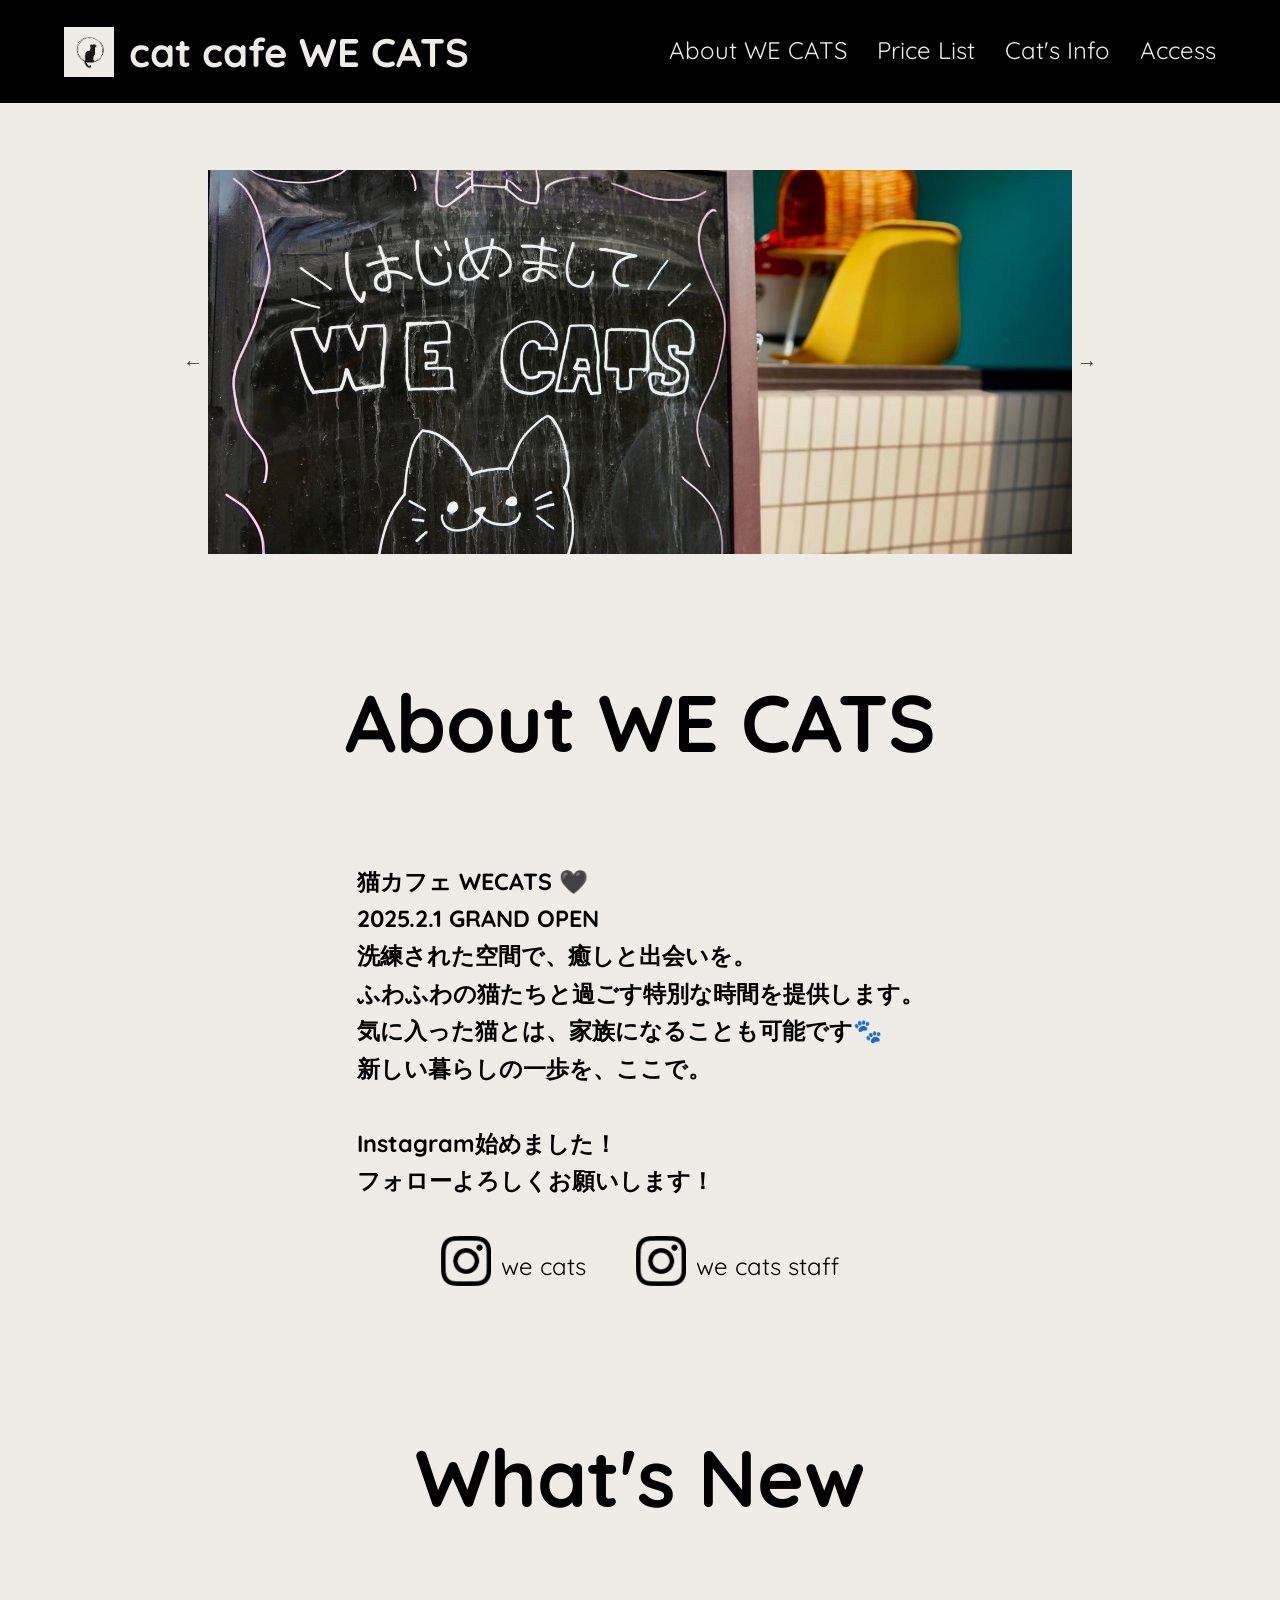
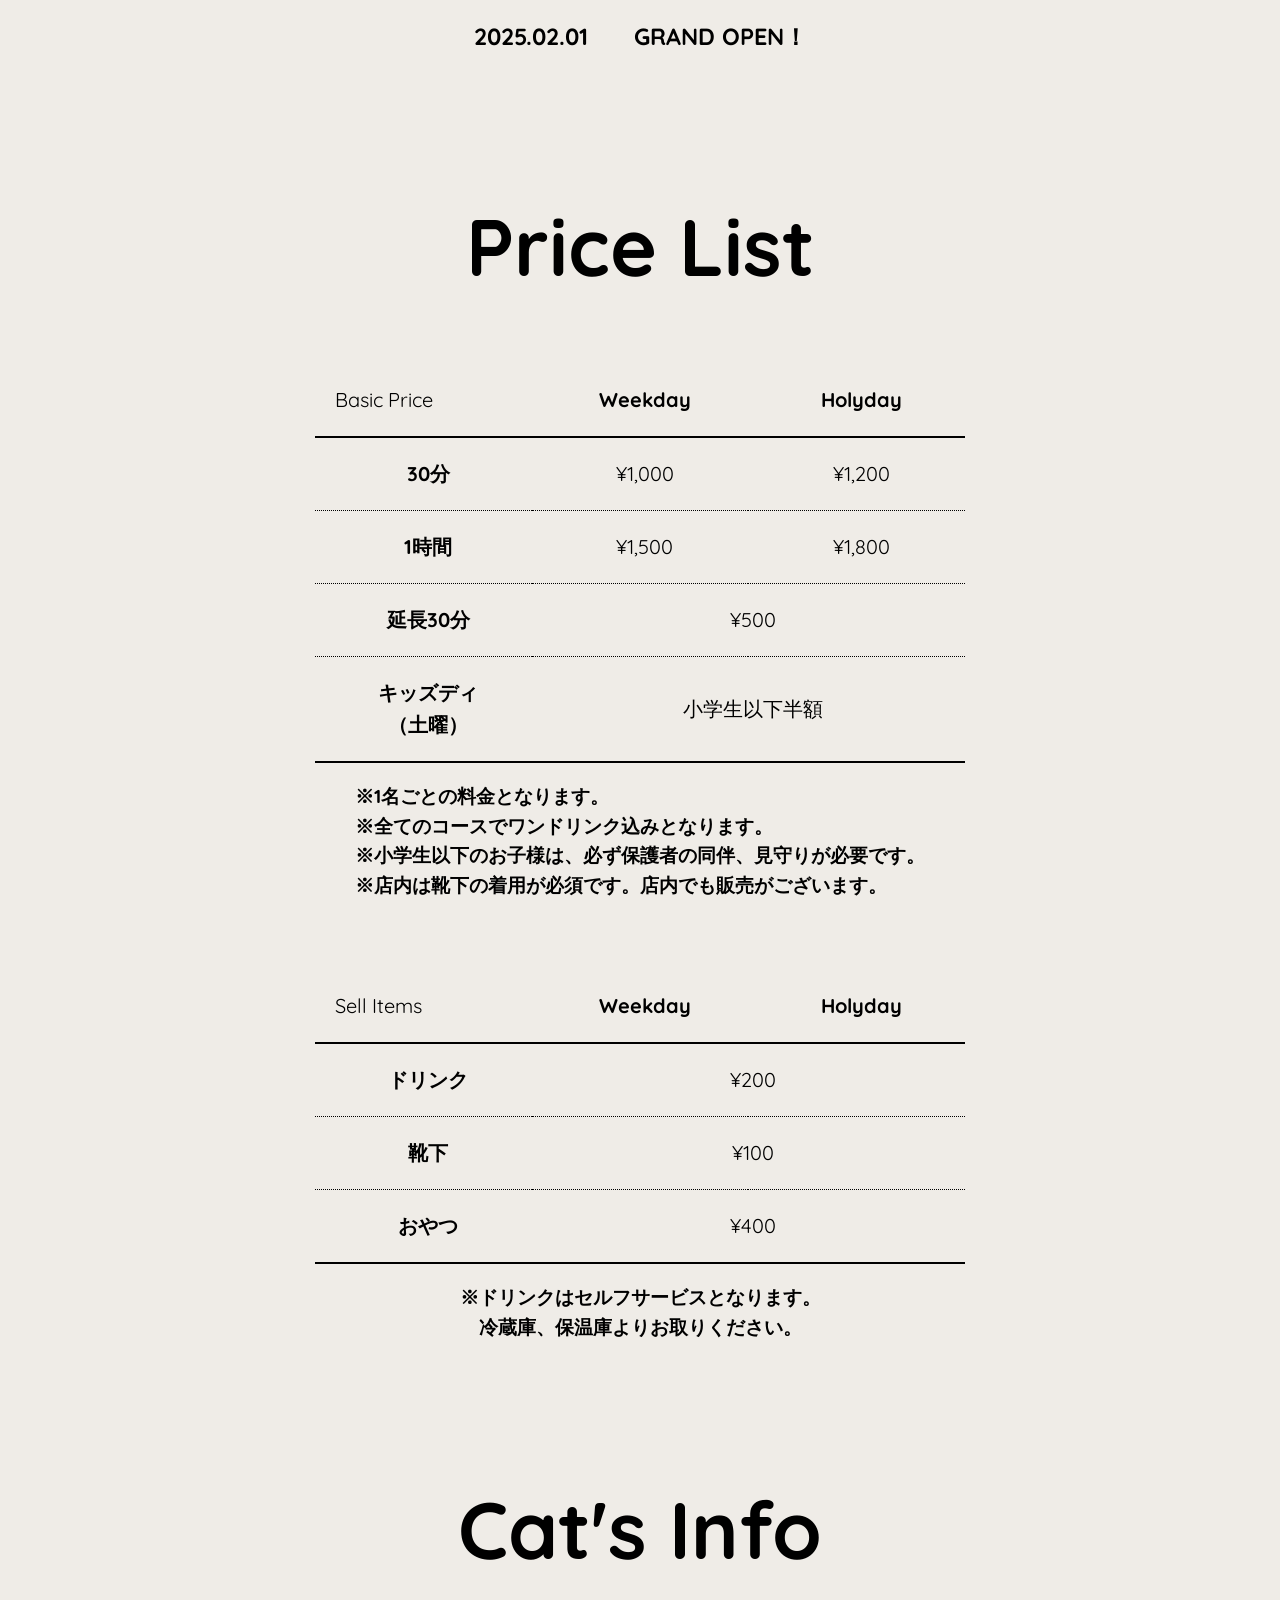
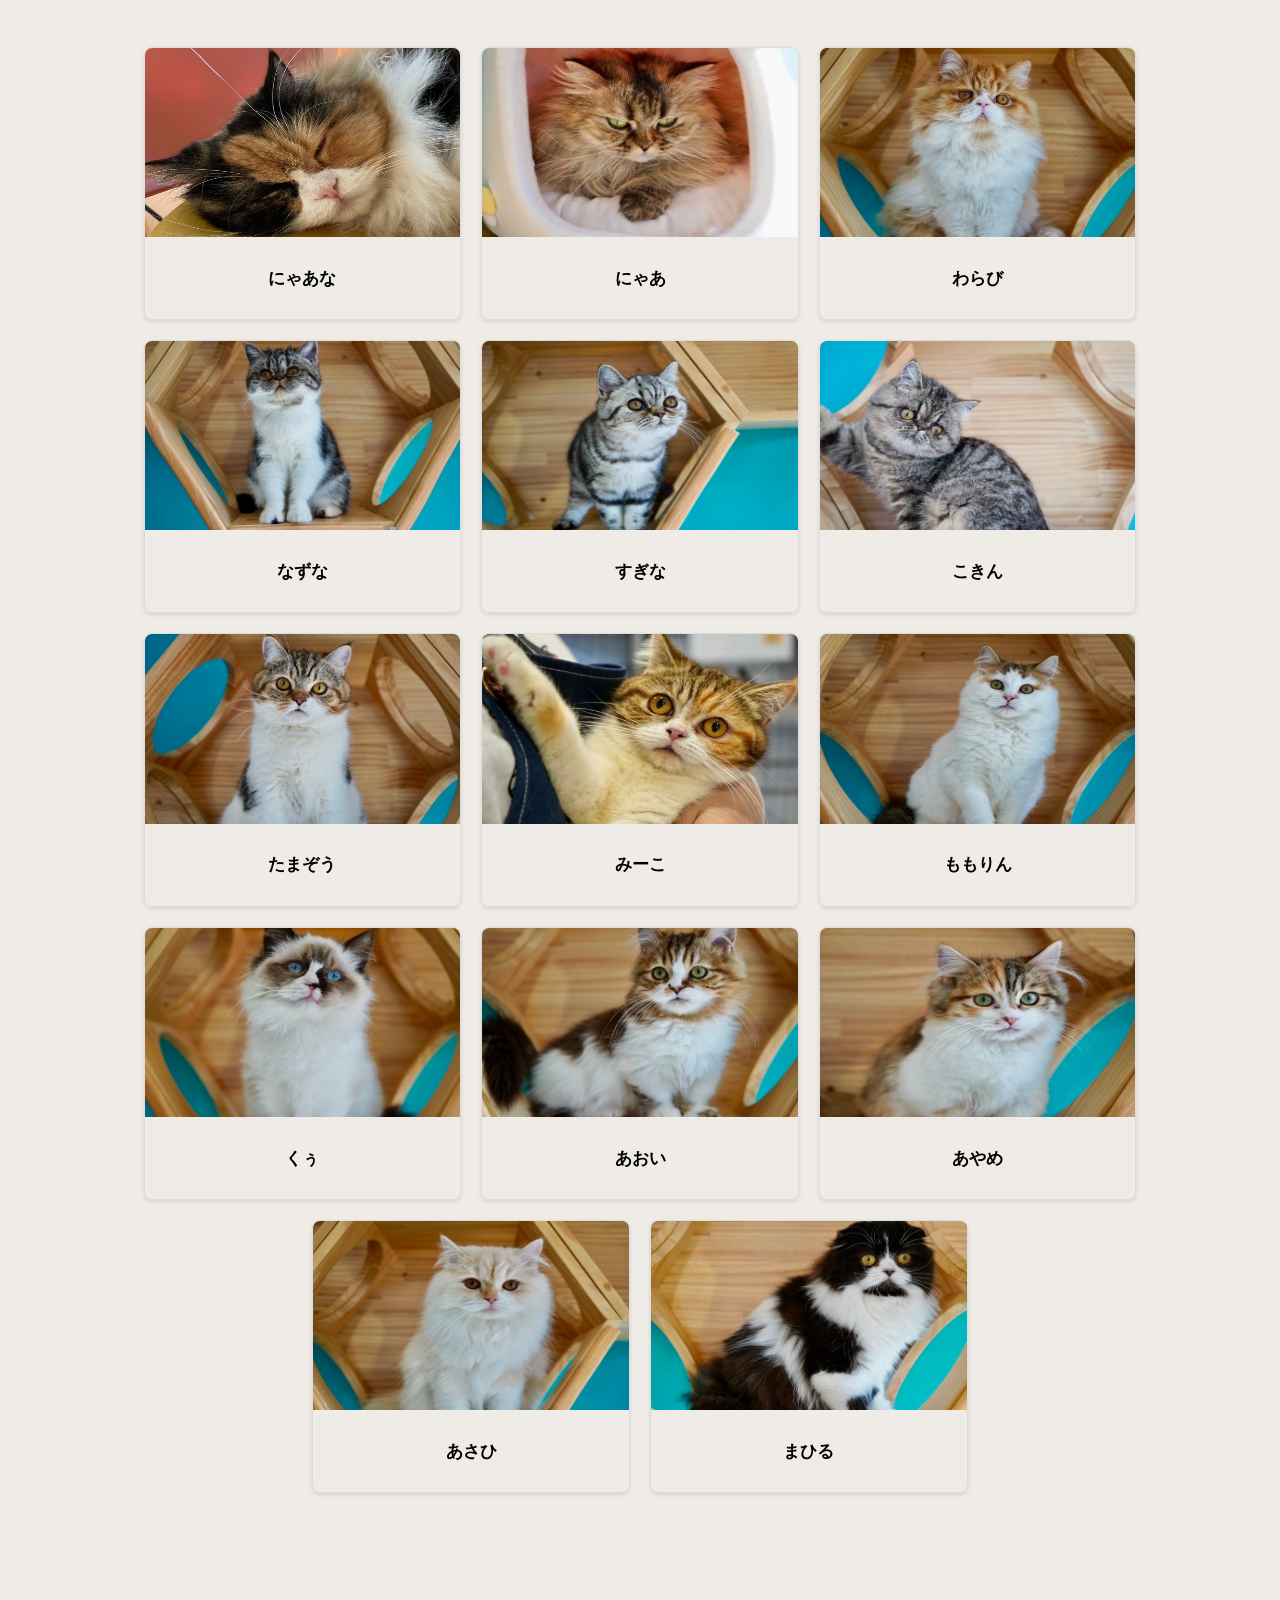
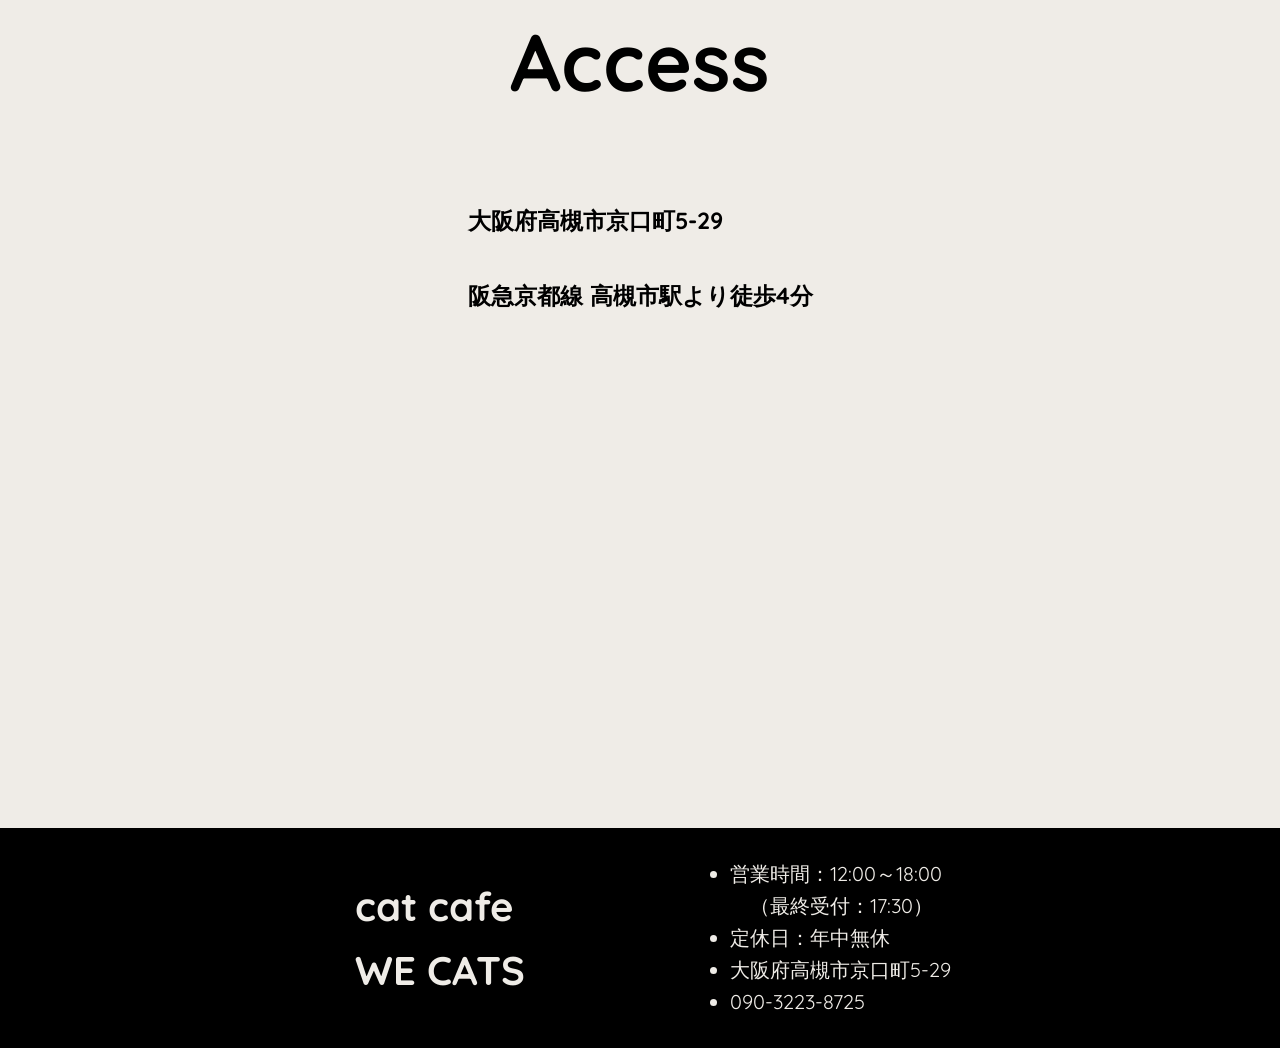
==== index.html @ 7ef853b9 "GrandOpen" ====
<!DOCTYPE html>
<html lang="ja">
<head>
    <link rel="icon" href="img/favicon.ico">
    <link rel="stylesheet" href="css/slick.css">
    <link rel="stylesheet" href="css/slick-theme.css">
    <link rel="stylesheet" href="css/style.css">
    <meta charset="UTF-8">
    <meta name="viewport" content="width=device-width, initial-scale=1.0">
    <title>cat cafe WE CATS</title>
</head>
<body>
    <header>
        <div class="container">
            <div class="header-content">
                <h1>
                    <img src="img/logo.png" alt="ロゴ" class="logo">
                    cat cafe WE CATS
                </h1>
                <nav>
                    <ul>
                        <li><a href="#about">About WE CATS</a></li>
                        <li><a href="#price">Price List</a></li>
                        <li><a href="#cat">Cat's Info</a></li>
                        <li><a href="#access">Access</a></li>
                    </ul>
                </nav>
            </div>
        </div>
    </header>
    <div class="container">
        <div class="slider" id="Top">
            <div><img src="img/image1.jpg" alt="Slide 1"></div>
            <div><img src="img/image2.jpg" alt="Slide 2"></div>
            <div><img src="img/image3.jpg" alt="Slide 3"></div>
          </div>
        <div class="content" id="about">
            <div class="title">
                <h1>About WE CATS</h1>
            </div>
            <div class="about-content">
                <h3>
                    猫カフェ WECATS 🖤<br>
                    2025.2.1 GRAND OPEN<br>
                    洗練された空間で、癒しと出会いを。<br>
                    ふわふわの猫たちと過ごす特別な時間を提供します。<br>
                    気に入った猫とは、家族になることも可能です🐾<br>
                    新しい暮らしの一歩を、ここで。<br>
                    <br>
                    Instagram始めました！<br>
                    フォローよろしくお願いします！
                </h3>
            </div>
            <div class="sns-links">
                <div class="instagram">
                    <a href="https://www.instagram.com/wecats_catcafe_osaka" target="_blank">
                        <img src="img/ico_instagram.jpg" alt="Instagram2" class="ico_sns">
                    </a>
                    <p>we cats</p>
                </div>
                <div class="instagram">
                    <a href="https://www.instagram.com/wecats_staff" target="_blank">
                        <img src="img/ico_instagram.jpg" alt="Instagram1" class="ico_sns">
                    </a>
                    <p>we cats staff</p>
                </div>
            </div>
        </div>
        <div class="content" id="whatsnew">
            <div class="title">
                <h1>What's New</h1>
            </div>
            <div class="basic-content">
                <h3>2025.02.01　　GRAND OPEN！</h3>
            </div>
        </div>
        <div class="content" id="price">
            <div class="title">
                <h1>Price List</h1>
            </div>
            <div class="price-table">
                <table>
                    <thead>
                        <tr>
                            <td>Basic Price</td>
                            <th scope="col">Weekday</th>
                            <th scope="col">Holyday</th>
                        </tr>
                    </thead>
                    <tbody>
                        <tr>
                            <th>30分</th>
                            <td data-label="Weekday" class="price">¥1,000</td>
                            <td data-label="Holyday" class="price">¥1,200</td>
                        </tr>
                        <tr>
                            <th>1時間</th>
                            <td data-label="Weekday" class="price">¥1,500</td>
                            <td data-label="Holyday" class="price">¥1,800</td>
                        </tr>
                        <tr>
                            <th>延長30分</th>
                            <td class="price" colspan="2">¥500</td>
                        </tr>
                        <tr>
                            <th>キッズディ<br>（土曜）</th>
                            <td class="price" colspan="2">小学生以下半額</td>
                        </tr>
                    </tbody>
                </table>
            </div>
            <div class="price-precaution">
                <h3>
                    ※1名ごとの料金となります。<br>
                    ※全てのコースでワンドリンク込みとなります。<br>
                    ※小学生以下のお子様は、必ず保護者の同伴、見守りが必要です。<br>
                    ※店内は靴下の着用が必須です。店内でも販売がございます。
                </h3>
            </div>
            <table>
                <thead>
                    <tr>
                        <td>Sell Items</td>
                        <th scope="col">Weekday</th>
                        <th scope="col">Holyday</th>
                    </tr>
                </thead>
                <tbody>
                    <tr>
                        <th>ドリンク</th>
                        <td class="price" colspan="2">¥200</td>
                    </tr>
                    <tr>
                        <th>靴下</th>
                        <td class="price" colspan="2">¥100</td>
                    </tr>
                    <tr>
                        <th>おやつ</th>
                        <td class="price" colspan="2">¥400</td>
                    </tr>
                </tbody>
            </table>
            <div class="price-precaution">
                <h3>
                    ※ドリンクはセルフサービスとなります。<br>
                    　冷蔵庫、保温庫よりお取りください。
                </h3>
            </div>
        </div>
        <div class="content" id="cat">
            <div class="title">
                <h1>Cat's Info</h1>
            </div>
            <div class="cats-content" id="cat-panels">
                <div class="cat-info">
                    <a href="cat_info.html#cat1">
                        <img src="img/cat_nyaana.jpg" alt="cat1">
                        <h5>にゃあな</h5>
                    </a>
                </div>
                <div class="cat-info">
                    <a href="cat_info.html#cat2">
                        <img src="img/cat_nyaa.jpg" alt="cat2">
                        <h5>にゃあ</h5>
                    </a>
                </div>
                <div class="cat-info">
                    <a href="cat_info.html#cat3">
                        <img src="img/cat_warabi.jpg" alt="cat3">
                        <h5>わらび</h5>
                    </a>
                </div>
                <div class="cat-info">
                    <a href="cat_info.html#cat4">
                        <img src="img/cat_nazuna.jpg" alt="cat4">
                        <h5>なずな</h5>
                    </a>
                </div>
                <div class="cat-info">
                    <a href="cat_info.html#cat5">
                        <img src="img/cat_sugina.jpg" alt="cat5">
                        <h5>すぎな</h5>
                    </a>
                </div>
                <div class="cat-info">
                    <a href="cat_info.html#cat6">
                        <img src="img/cat_kokin.jpg" alt="cat6">
                        <h5>こきん</h5>
                    </a>
                </div>
                <div class="cat-info">
                    <a href="cat_info.html#cat7">
                        <img src="img/cat_tamazou.jpg" alt="cat7">
                        <h5>たまぞう</h5>
                    </a>
                </div>
                <div class="cat-info">
                    <a href="cat_info.html#cat8">
                        <img src="img/cat_miko.jpg" alt="cat8">
                        <h5>みーこ</h5>
                    </a>
                </div>
                <div class="cat-info">
                    <a href="cat_info.html#cat9">
                        <img src="img/cat_momorin.jpg" alt="cat9">
                        <h5>ももりん</h5>
                    </a>
                </div>
                <div class="cat-info">
                    <a href="cat_info.html#cat10">
                        <img src="img/cat_kuu.jpg" alt="cat10">
                        <h5>くぅ</h5>
                    </a>
                </div>
                <div class="cat-info">
                    <a href="cat_info.html#cat11">
                        <img src="img/cat_aoi.jpg" alt="cat11">
                        <h5>あおい</h5>
                    </a>
                </div>
                <div class="cat-info">
                    <a href="cat_info.html#cat12">
                        <img src="img/cat_ayame.jpg" alt="cat12">
                        <h5>あやめ</h5>
                    </a>
                </div>
                <div class="cat-info">
                    <a href="cat_info.html#cat13">
                        <img src="img/cat_asahi.jpg" alt="cat11">
                        <h5>あさひ</h5>
                    </a>
                </div>
                <div class="cat-info">
                    <a href="cat_info.html#cat14">
                        <img src="img/cat_mahiru.jpg" alt="cat12">
                        <h5>まひる</h5>
                    </a>
                </div>
            </div>
        </div>
        <div class="content" id="access">
            <div class="title">
                <h1>Access</h1>
            </div>
            <div class="basic-content">
                <h3>
                    大阪府高槻市京口町5-29<br><br>
                    阪急京都線 高槻市駅より徒歩4分<br>
                </h3>
            </div>
            <div class="access-map">
                <iframe src="https://www.google.com/maps/embed?pb=!1m18!1m12!1m3!1d4077.9297954658537!2d135.62127357238958!3d34.84961287690909!2m3!1f0!2f0!3f0!3m2!1i1024!2i768!4f13.1!3m3!1m2!1s0x600102cb51572031%3A0x2f9f0d7c2df6e0a7!2z44CSNTY5LTAwNzIg5aSn6Ziq5bqc6auY5qe75biC5Lqs5Y-j55S677yV4oiS77yS77yZ!5e0!3m2!1sja!2sjp!4v1736740357465!5m2!1sja!2sjp" width="600" height="450" style="border:0;" allowfullscreen="" loading="lazy" referrerpolicy="no-referrer-when-downgrade"></iframe><br>
                <br><br>
            </div>
        </div>
    </div>
    <footer>
        <div class="footer">
            <div class="footer-content">
                <div class="cafename">
                    <h1>
                        cat cafe<br>
                        WE CATS
                    </h1>
                </div>
                <div class="cafeinfo">
                    <ul>
                        <li>営業時間：12:00～18:00<br>　（最終受付：17:30）</li>
                        <li>定休日：年中無休</li>
                        <li>大阪府高槻市京口町5-29</li>
                        <li>090-3223-8725</li>
                    </ul>
                </div>
            </div>
        </div>
    </footer>
    <nav class="bottom-nav">
        <a href="index.html#Top">
            <img src="img/ico_home.jpg" alt="Home">
            <span>Home</span>
        </a>
        <a href="index.html#price">
            <img src="img/ico_price.jpg" alt="Price">
            <span>Price</span>
        </a>
        <a href="index.html#cat">
            <img src="img/ico_cat.jpg" alt="Cat">
            <span>Cat</span>
        </a>
        <a href="index.html#access">
            <img src="img/ico_access.jpg" alt="Access">
            <span>Access</span>
        </a>
    </nav>
    <button id="scroll-to-top" title="トップへ戻る">↑</button>

    <script src="https://code.jquery.com/jquery-3.6.0.min.js"></script>
    <script src="js/slick.min.js"></script>
    <script src="js/script.js"></script>
</body>
</html>
---- css/style.css ----
/* font import */
@import url('https://fonts.googleapis.com/css?family=Quicksand:300,400,500,700');

/* layout */
body {
    font-family: 'Quicksand', Arial, sans-serif;
    font-size: 20px;
    background: #EFECE7;
    margin: 0;
    padding: 0;
    line-height: 1.6;
}
.container {
    width: 90%;
    margin: auto;
    overflow: hidden;
}

/* header */
header {
    position: fixed;
    top: 0;
    height: 100px; /* ヘッダーの高さを100pxに固定 */
    width: 100%;
    background: #000000;
    color: #EFECE7;
    padding: 0; /* パディングをリセット */
    border-bottom: #000000 3px solid;
    z-index: 1000;
}
.header-content {
    display: flex;
    justify-content: space-between;
    height: 100%;
}
.logo {
    width: 50px;
    height: 50px;
    margin-top: 0px;
    margin-right: 15px;
}
header h1 {
    font-size: 2em;
    margin-top: 20px;
    display: flex;
    align-items: center;
}
nav ul {
    list-style: none;
    padding: 0;
    height: 50px;
    margin-top: 25px;
    display: flex;
    align-items: center;
}
nav li {
    font-size: 1.2em;
    margin-left: 30px;
    align-items: center;
}
nav a {
    color: #EFECE7; /* 通常のリンクの色 */
    text-decoration: none;
}
nav a:visited {
    color: #EFECE7; /* 訪問済みリンクの色 */
}

/* shop picture slider */
.slider {
    background-color: #9f9f9f;
    margin-top: 100px;
    margin-bottom: 30px;
    margin-left: auto; /* 左右のマージンを自動に設定 */
    margin-right: auto;
    overflow: visible;
}
.slick-slide img {
    height: 30vw;
    max-height: 400px;
    min-height: 200px;
    object-fit: cover;
    width: 100%;
}

/* Common Contents */
.basic-content {
    display: flex;
    justify-content: center;
    color: #000000;
}
.content{
    margin-top: 50px;
    color: #000000;
}
.title {
    font-size: 2em;
    display: flex;
    justify-content: center;
}

/* about we cats */
.about-content {
    display: flex;
    justify-content: center;
    color: #000000;
    flex: 1;
}
.sns-links {
    font-size: 1.2em;
    color: #000000;
    display: flex;
    justify-content: center;
    align-items: center;
    flex: 1;
}

.sns-links div {
    display: flex;
    align-items: center;
    margin-left: 25px;
    margin-right: 25px;
}

.ico_sns {
    width: 50px;
    height: 50px;
    margin-right: 10px;
}

/* price list */
.price-precaution {
    font-size: 0.8em;
    margin-bottom: 50px;
    display: flex;
    justify-content: center;
    color: #000000;
}
.price-precaution h3 {
    text-align: left;
}
.pricelist {
    width: 60%;
    height: auto;
}

table {
    border-collapse: collapse;
    margin: 0 auto;
    padding: 0;
    width: 650px;
    table-layout: fixed;
    color: #000000;
    background-color: #EFECE7;
}
  
table tr {
    padding: .35em;
    border-bottom: 1px dotted #000000;
}
table tr:last-child{
     border-bottom: 2px solid #000000;
}
table th,
table td {
    padding: 1em 10px 1em 1em;
}
tbody th {
      color: #000000;
}
.txt{
     text-align: center;
     font-size: .85em;
}
.price{
     text-align: center;
}

/* cats */
.cats-content {
    margin-left: 50px;
    margin-right: 50px;
    display: flex;
    flex-wrap: wrap;
    gap: 20px;
    justify-content: center;
} 
.cat-info {
    width: 30%;
    border: 1px solid #ddd;
    border-radius: 8px;
    overflow: hidden;
    box-shadow: 0 2px 4px rgba(0,0,0,0.1);
}
.cat-info img {
    width: 100%;
    height: auto;
    display: block;
    aspect-ratio: 5 / 3;
}
.cat-info h5 {
    color: #000000;
    text-align: center;
}
.cat-info a {
    text-decoration: none; /* リンクの下線を表示しない */
}

/* access */
.access-map {
    margin-top: 20px;
    margin-bottom: 20px;
    display: flex;
    justify-content: center;
}

/* footer */
/* footer {
    background: #000000;
    color: #EFECE7;
    display: flex;
    justify-content: center;
}
.footer-content {
    font-size: 1.0em;
    display: flex;
} */
footer {
    background: #000000;
    color: #EFECE7;
    display: flex;
    justify-content: center;
    padding: 10px 0; /* 上下のパディングを追加 */
    width: 100%; /* フッターの幅を100%に設定 */
    box-sizing: border-box; /* パディングを含めて幅を計算 */
}
.footer-content {
    font-size: 1.0em;
    display: flex;
    width: 100%; /* フッターコンテンツの幅を100%に設定 */
    justify-content: space-between; /* コンテンツを左右に配置 */
    white-space: nowrap; /* テキストの折り返しを防止 */
    flex-wrap: nowrap; /* フレックスアイテムの折り返しを防止 */
}

/* bottom navigation */
.bottom-nav {
    position: fixed;
    bottom: 0;
    left: 0;
    width: 100%;
    background-color: #f8f8f8;
    border-top: 1px solid #e7e7e7;
    display: flex;
    justify-content: space-around;
    padding: 10px 0;
}
.bottom-nav a {
    text-decoration: none;
    color: #000000;
    display: flex;
    flex-direction: column;
    align-items: center;
}
.bottom-nav img {
    width: 24px;
    height: 24px;
    margin-bottom: 5px;
}
.bottom-nav span {
    color: #000000;
    font-size: 12px;
}

#scroll-to-top {
    position: fixed;
    bottom: 20px;
    right: 20px;
    background-color: #000000;
    color: #EFECE7;
    border: none;
    border-radius: 50%;
    width: 50px;
    height: 50px;
    font-size: 24px;
    cursor: pointer;
    display: none;
}
  

/* pc & tablet */
@media screen and (min-width: 768px) {
    html {
        scroll-padding-top: 80px;
        scroll-behavior: smooth;
    }
    .slider {
        width: 75%;
    }
    .slick-slide img {
        height: 30vw;
        max-height: 600px;
    }
    header {
        position: fixed;
        top: 0;
        left: 0;
        height: 100px;
        width: 100%;
        z-index: 1000;
    }
    body {
        padding-top: 70px;
    }
    a {
        color: white;
        text-decoration: none;
      }
    .bottom-nav {
        display: none;
    }
    .footer-content {
        justify-content: center;
        align-items: center;
    }
    .cafename {
        flex: 5;
        padding-left: 100px;
    }
    .cafeinfo {
        flex: 5;
        width: 500px;
    }
}

/* smartphone */
@media screen and (max-width: 768px) {
    body {
        font-size: 12px;
    }
    header {
        position: fixed;
        top: 0;
        height: 70px; /* ヘッダーの高さを100pxに固定 */
        width: 100%;
        background: #000000;
        color: #EFECE7;
        padding: 0; /* パディングをリセット */
        border-bottom: #000000 3px solid;
        z-index: 1000;
    }
    .header-content {
        flex-direction: column;
        text-align: center;
    }
    header h1 {
        font-size: 2em;
        margin-top: 10px;
        display: flex;
        align-items: center;
    }
    .logo {
        margin-right: 10px;
        margin-bottom: 10px;    
    }
    .content{
        margin-top: 20px;
    }
    .title {
        font-size: 1.5em;
    }

    table {
        border: 0;
        width:100%
    }
    .price-precaution {
        font-size: 0.8em;
    }
    .cats-content {
        margin-left: 10px;
        margin-right: 10px;
    }
    .cat-info {
        width: 25%;
    }
    .cat-info a {
        font-size: 1.2em;
    }
    .cat-info img {
        aspect-ratio: 4  / 3;
    }
    nav {
        display: none;
    }
    footer {
        margin-bottom: 64px;
    }
    .footer-content {
        margin-left: 0px;
    }
    .cafename {
        flex: 4;
    }
    .cafeinfo {
        flex: 6;
    }
}
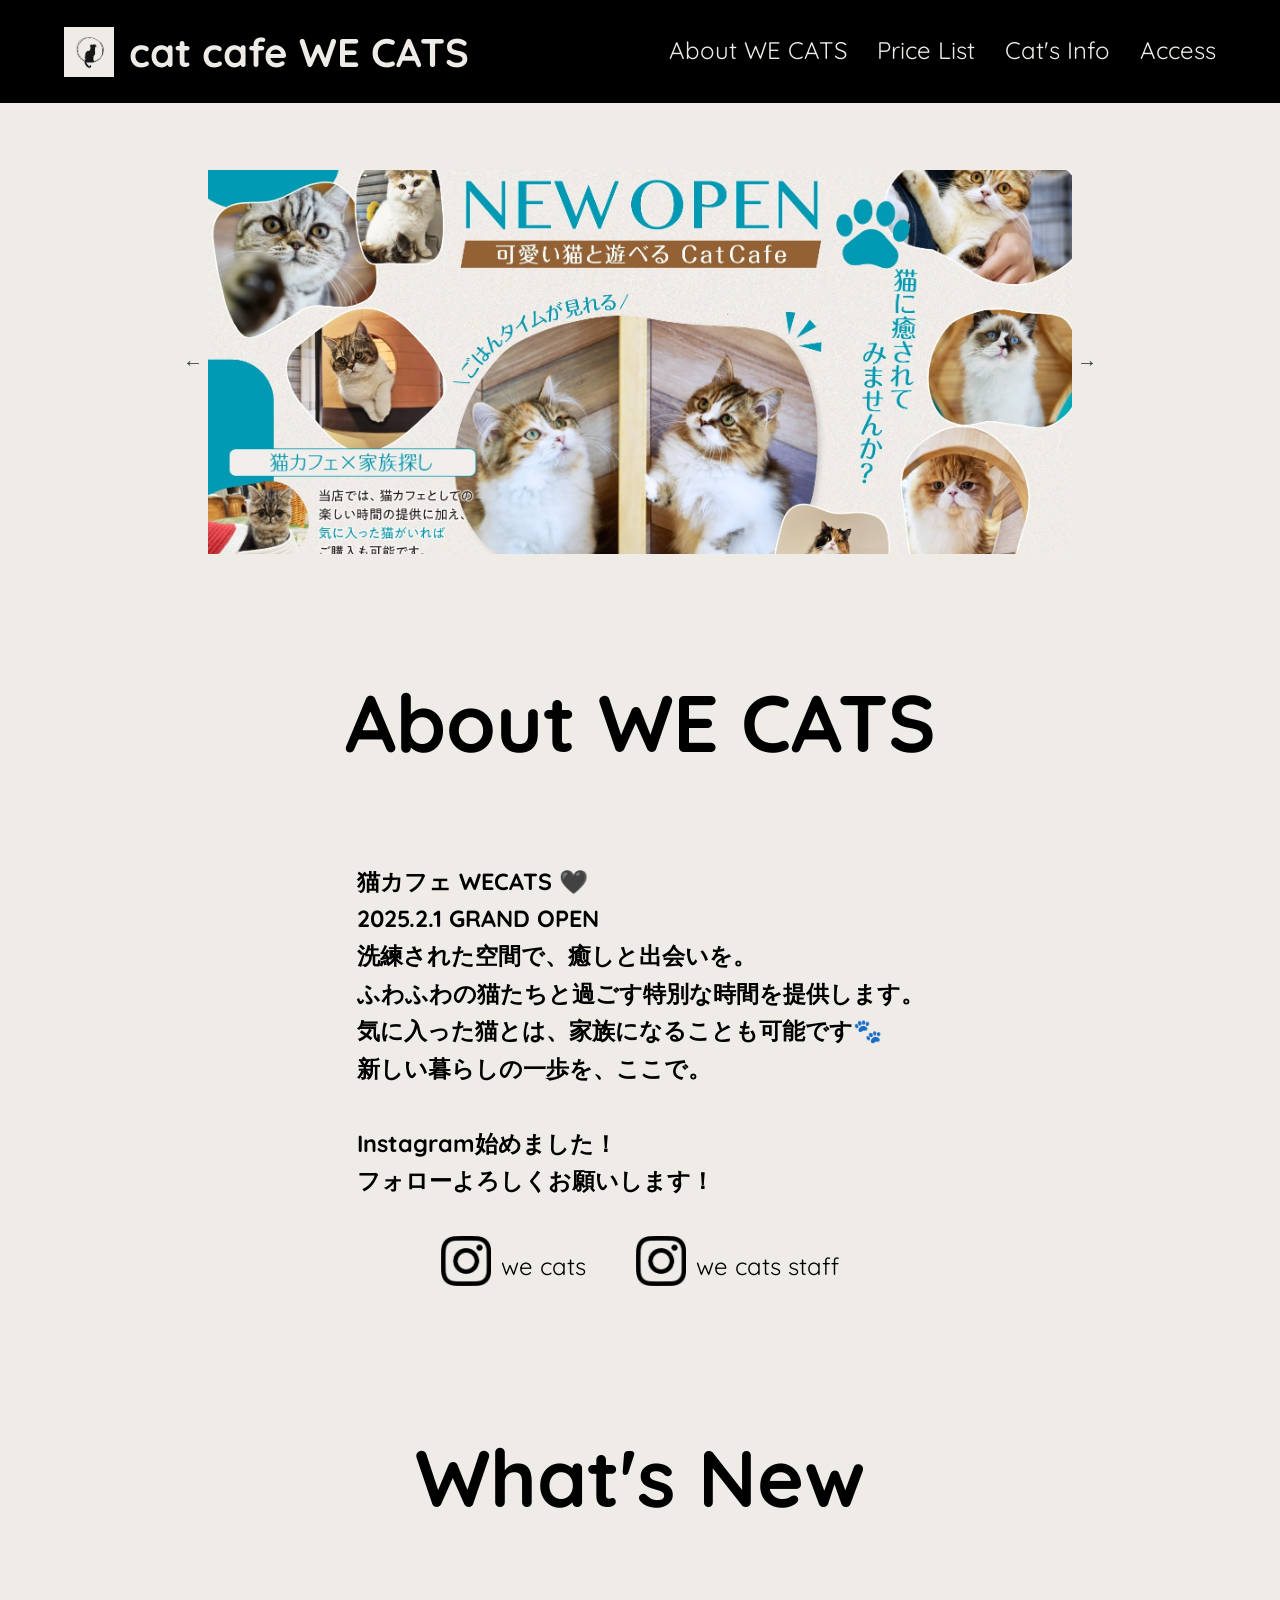
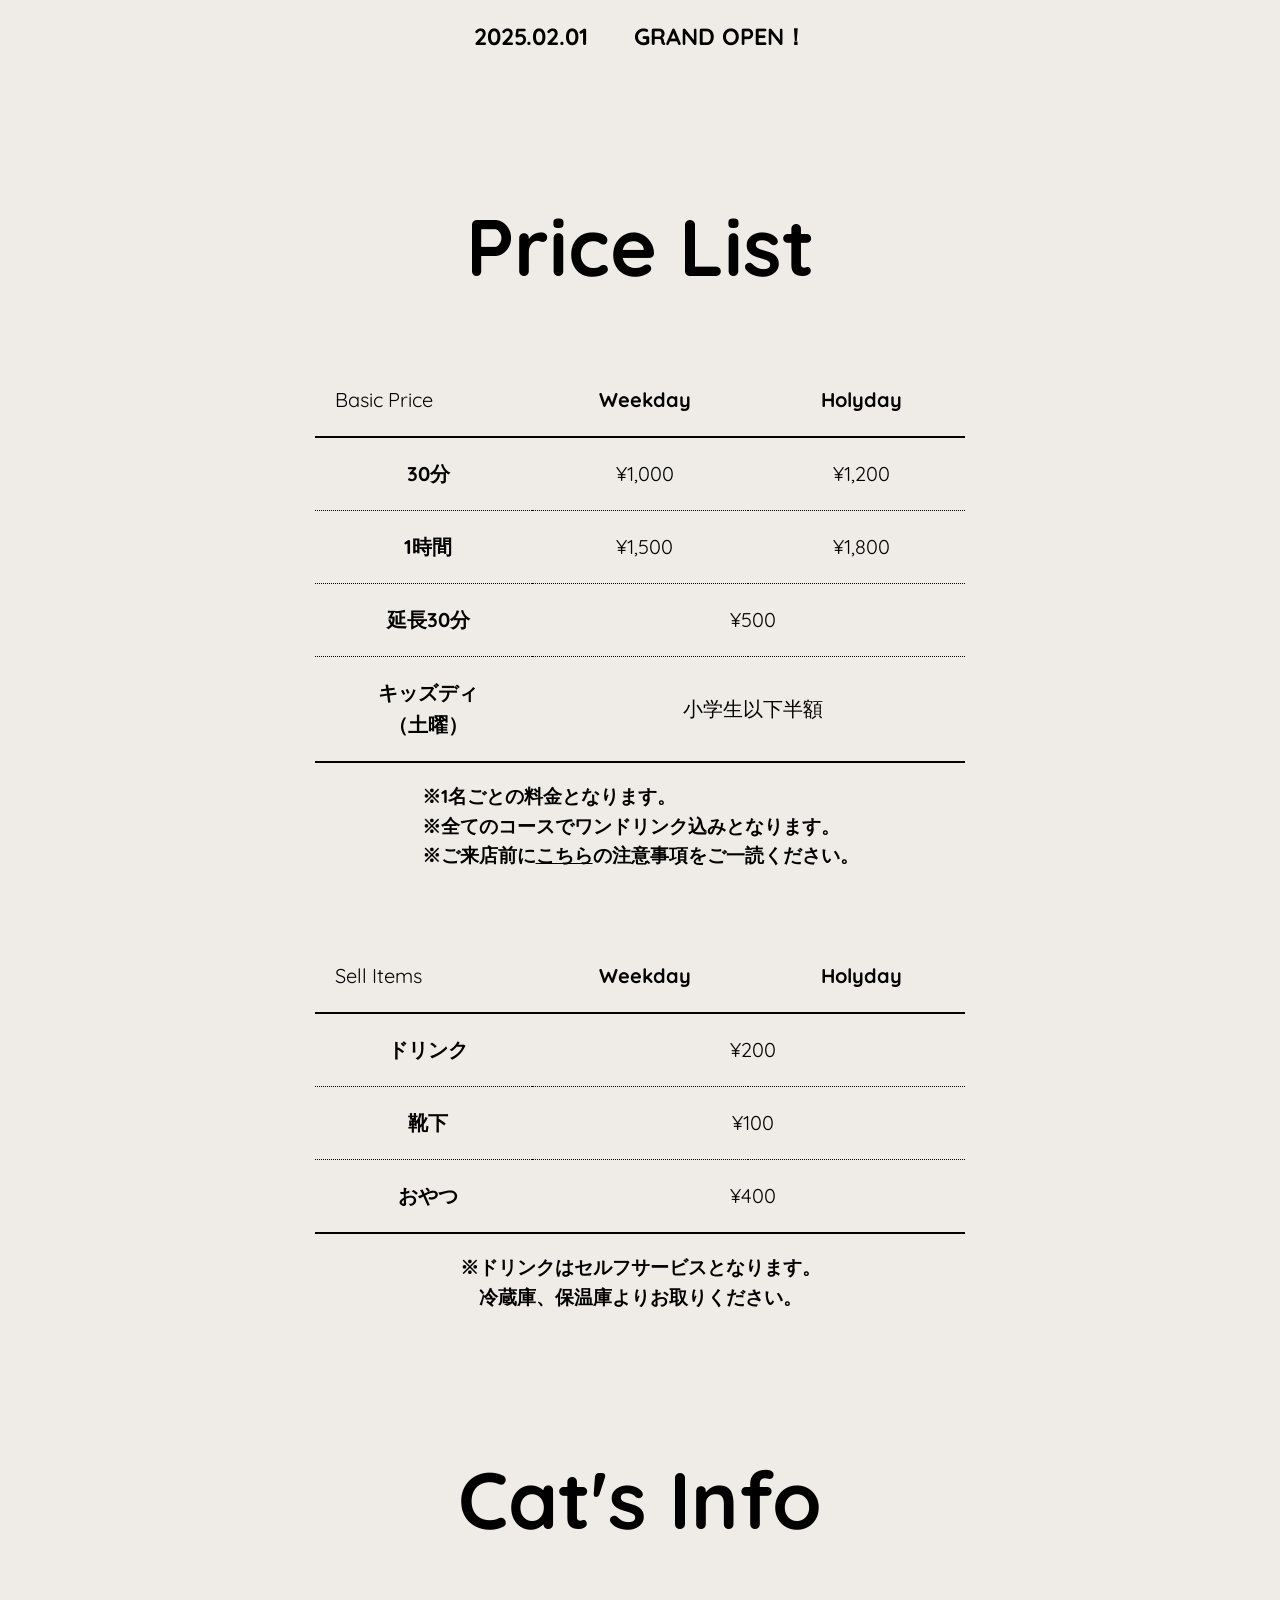
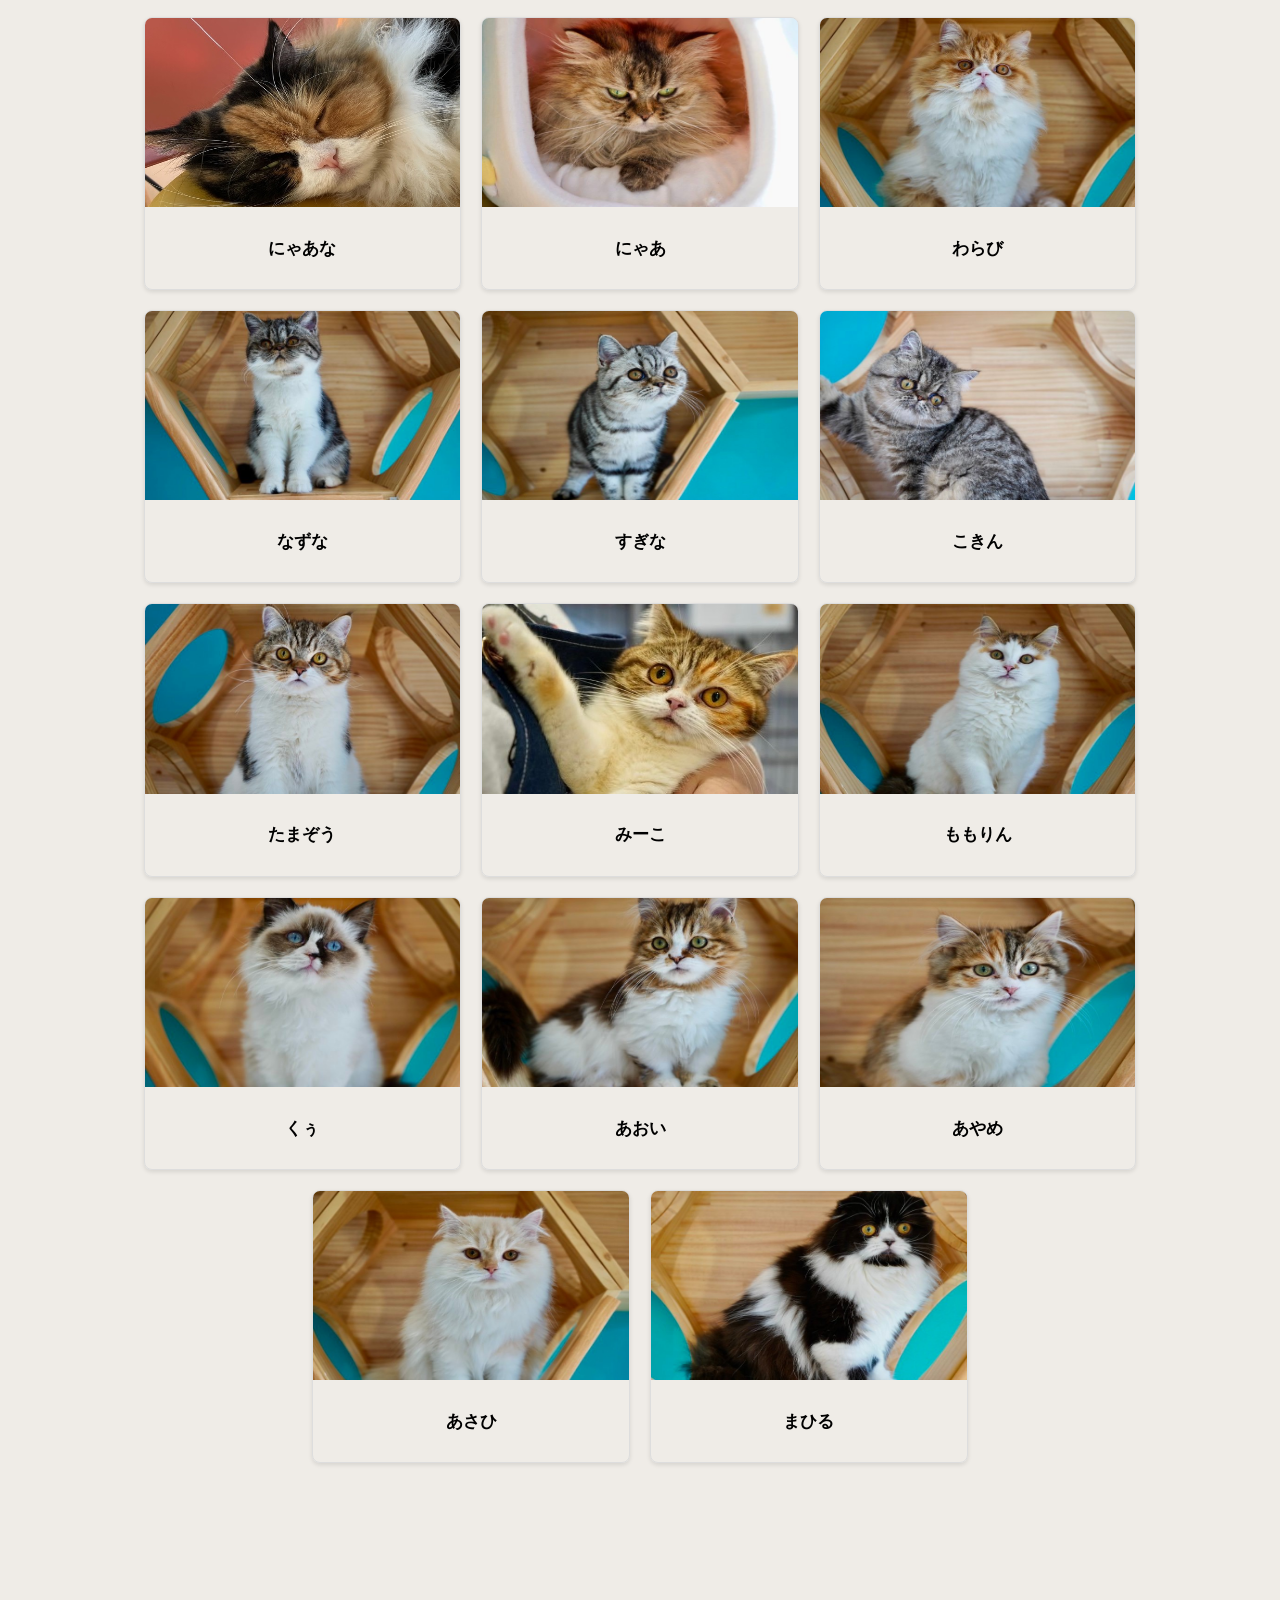
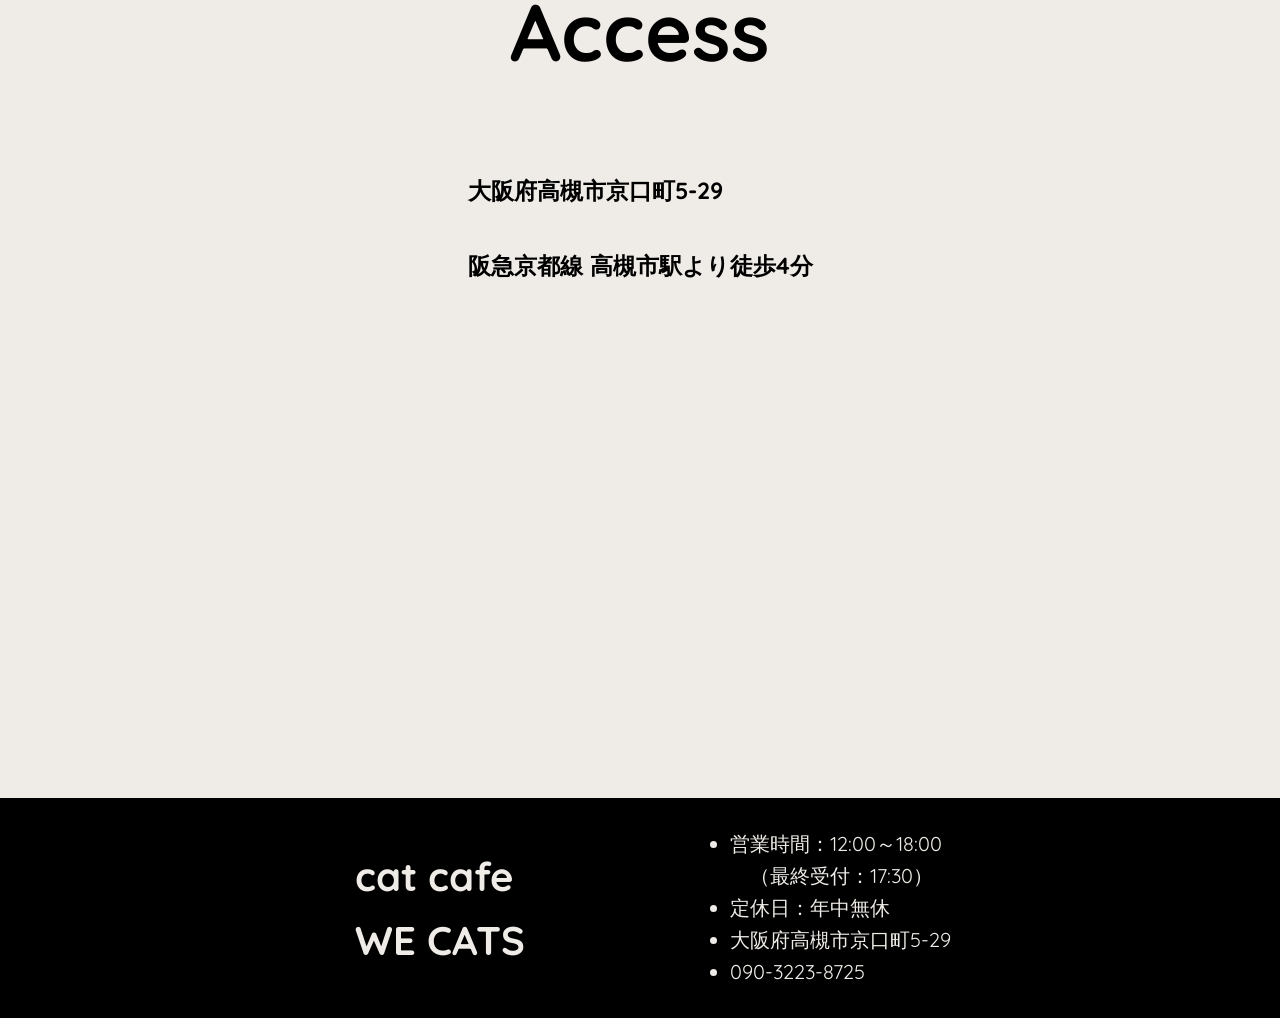
==== commit 22f92aa4: "画像差し替え＆注意事項追加" ====
--- a/index.html
+++ b/index.html
@@ -113,8 +113,7 @@
                 <h3>
                     ※1名ごとの料金となります。<br>
                     ※全てのコースでワンドリンク込みとなります。<br>
-                    ※小学生以下のお子様は、必ず保護者の同伴、見守りが必要です。<br>
-                    ※店内は靴下の着用が必須です。店内でも販売がございます。
+                    ※ご来店前に<a href="pdf/cautions.pdf">こちら</a>の注意事項をご一読ください。
                 </h3>
             </div>
             <table>
--- a/css/style.css
+++ b/css/style.css
@@ -138,6 +138,10 @@
 }
 .price-precaution h3 {
     text-align: left;
+}
+.price-precaution a {
+    color: #000000;
+    text-decoration: underline;
 }
 .pricelist {
     width: 60%;
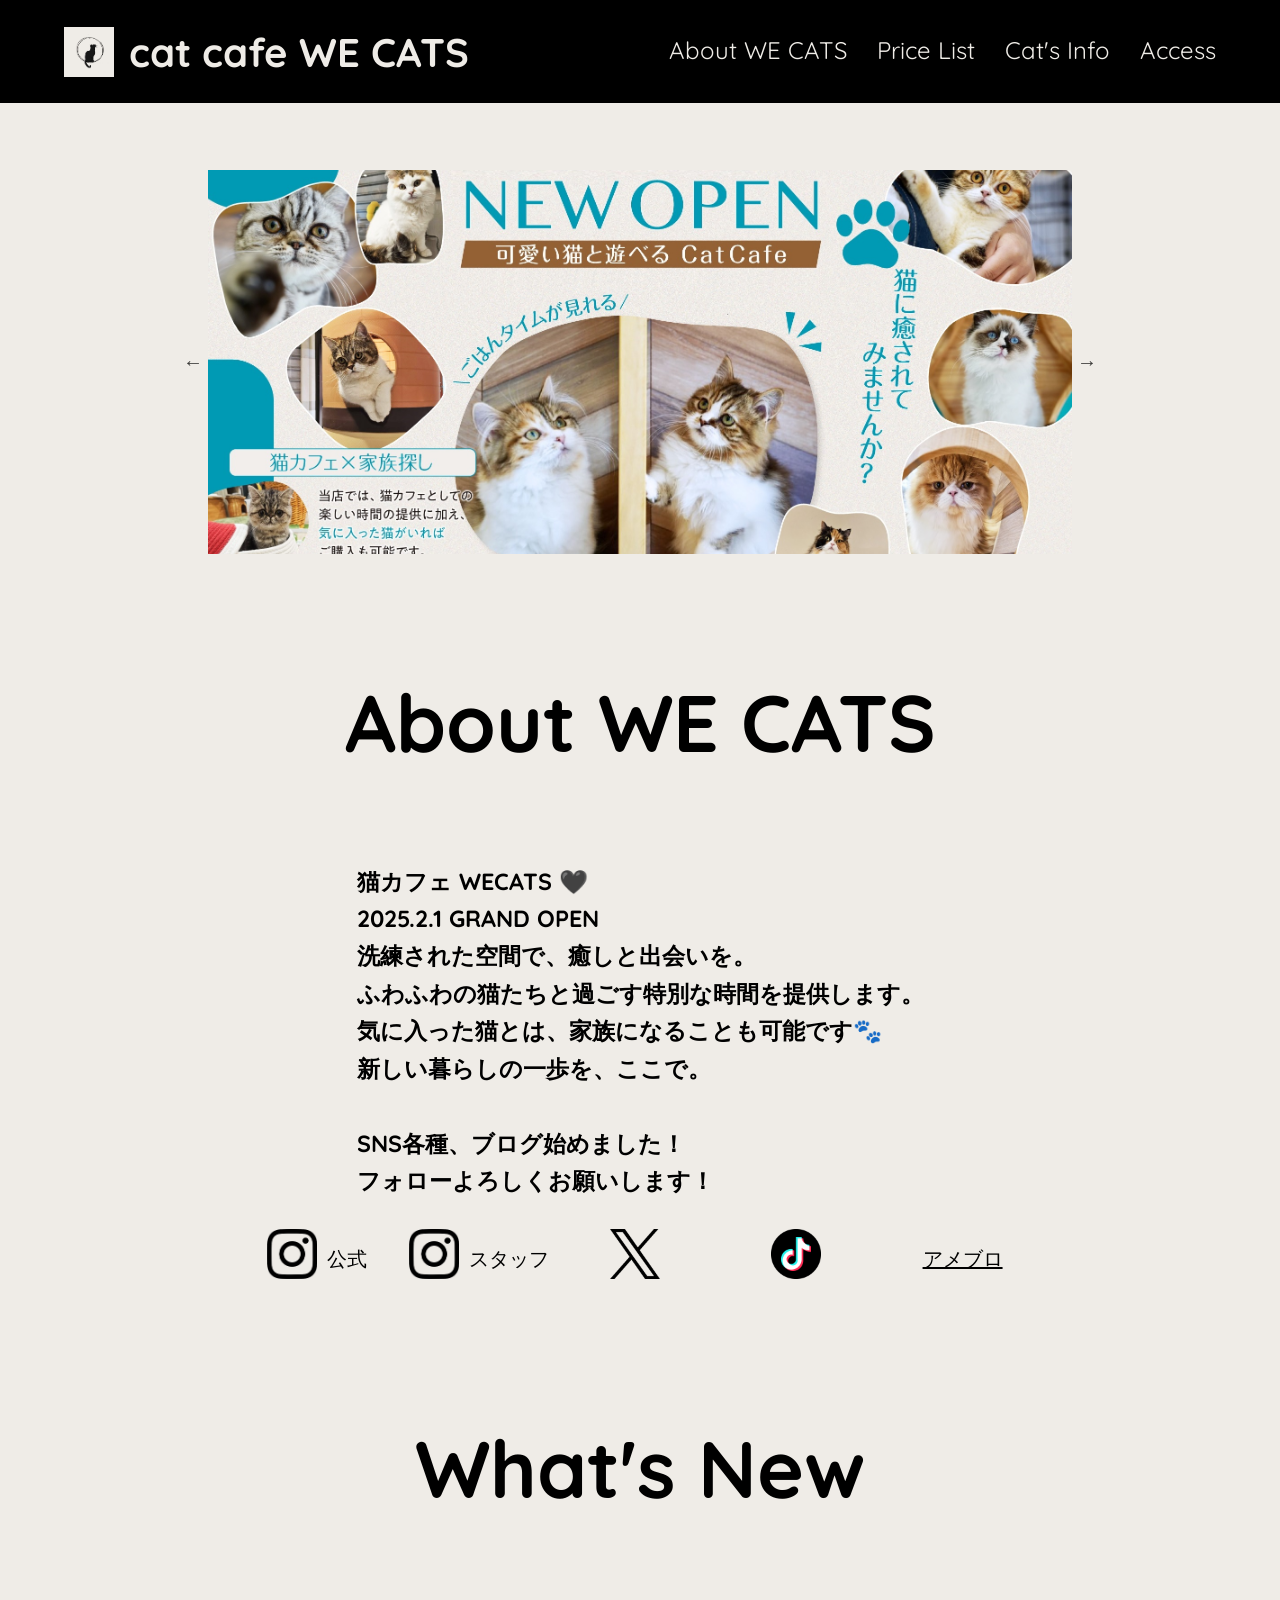
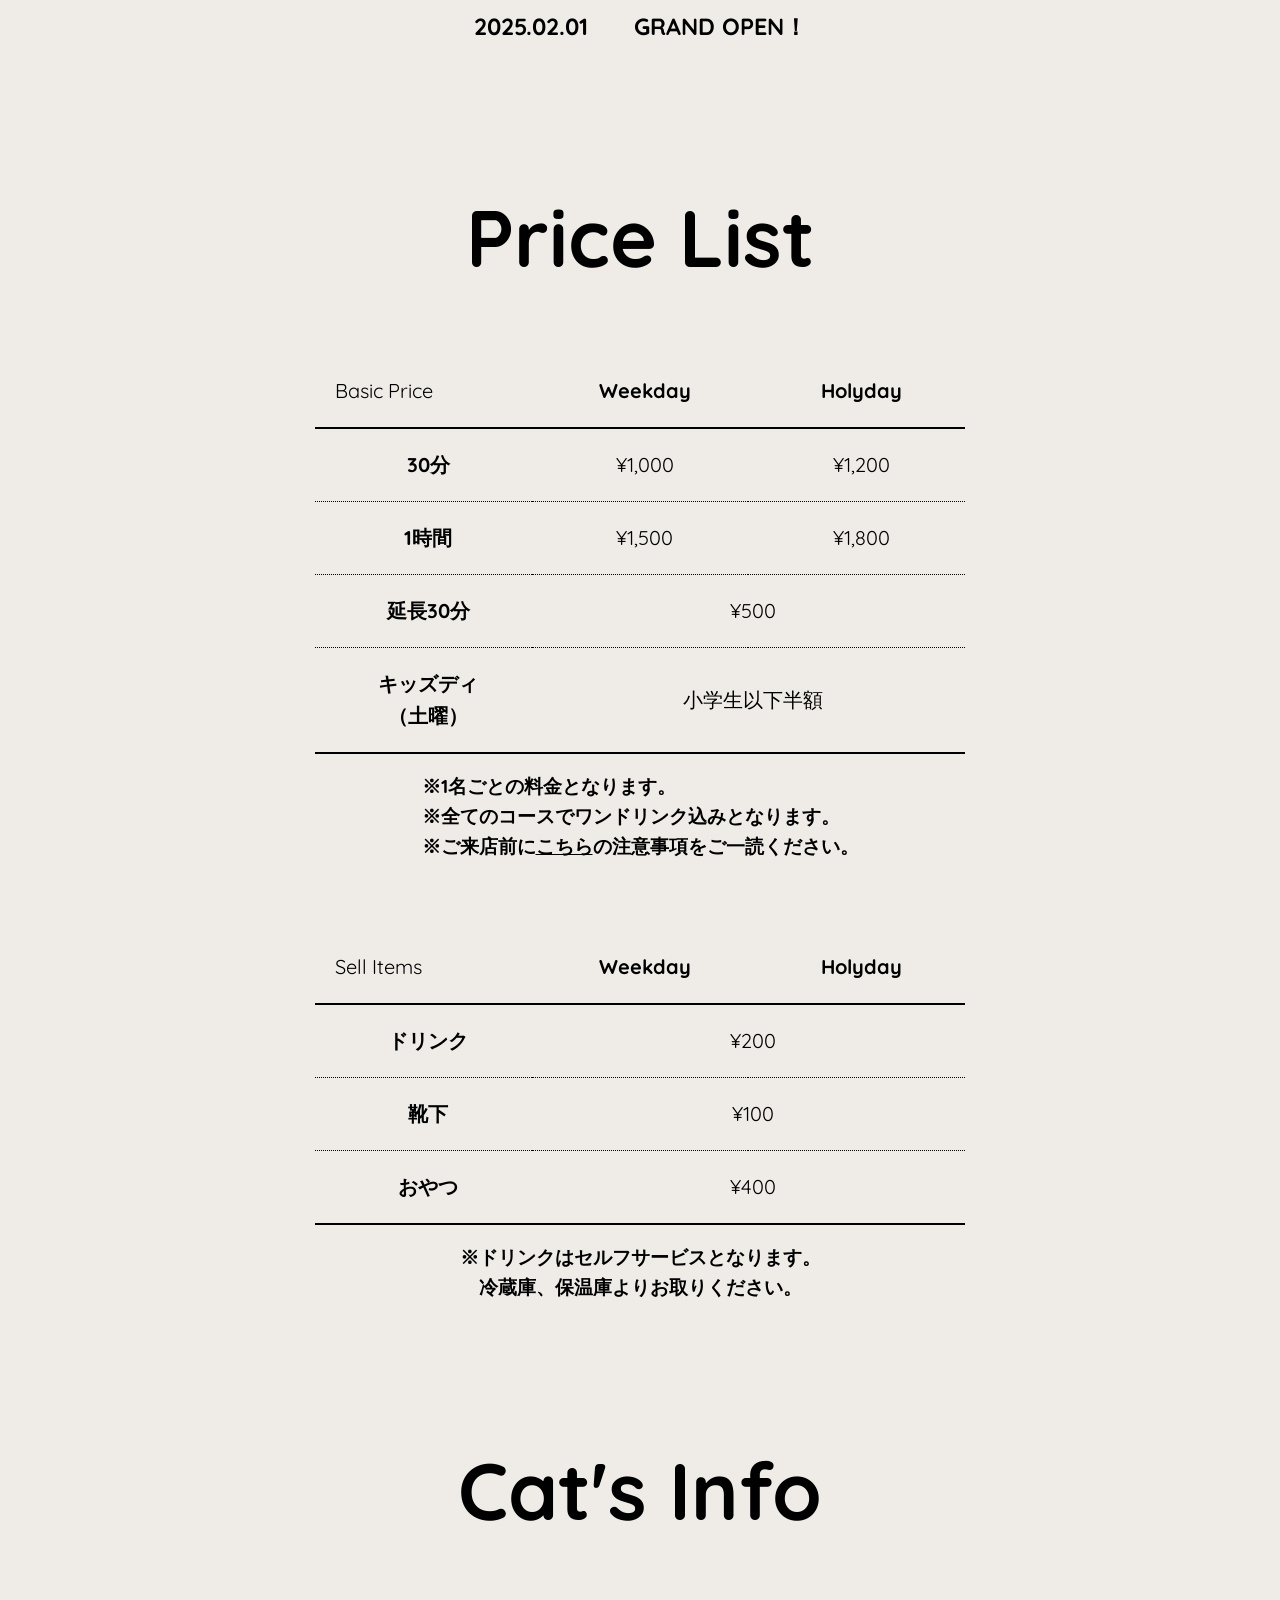
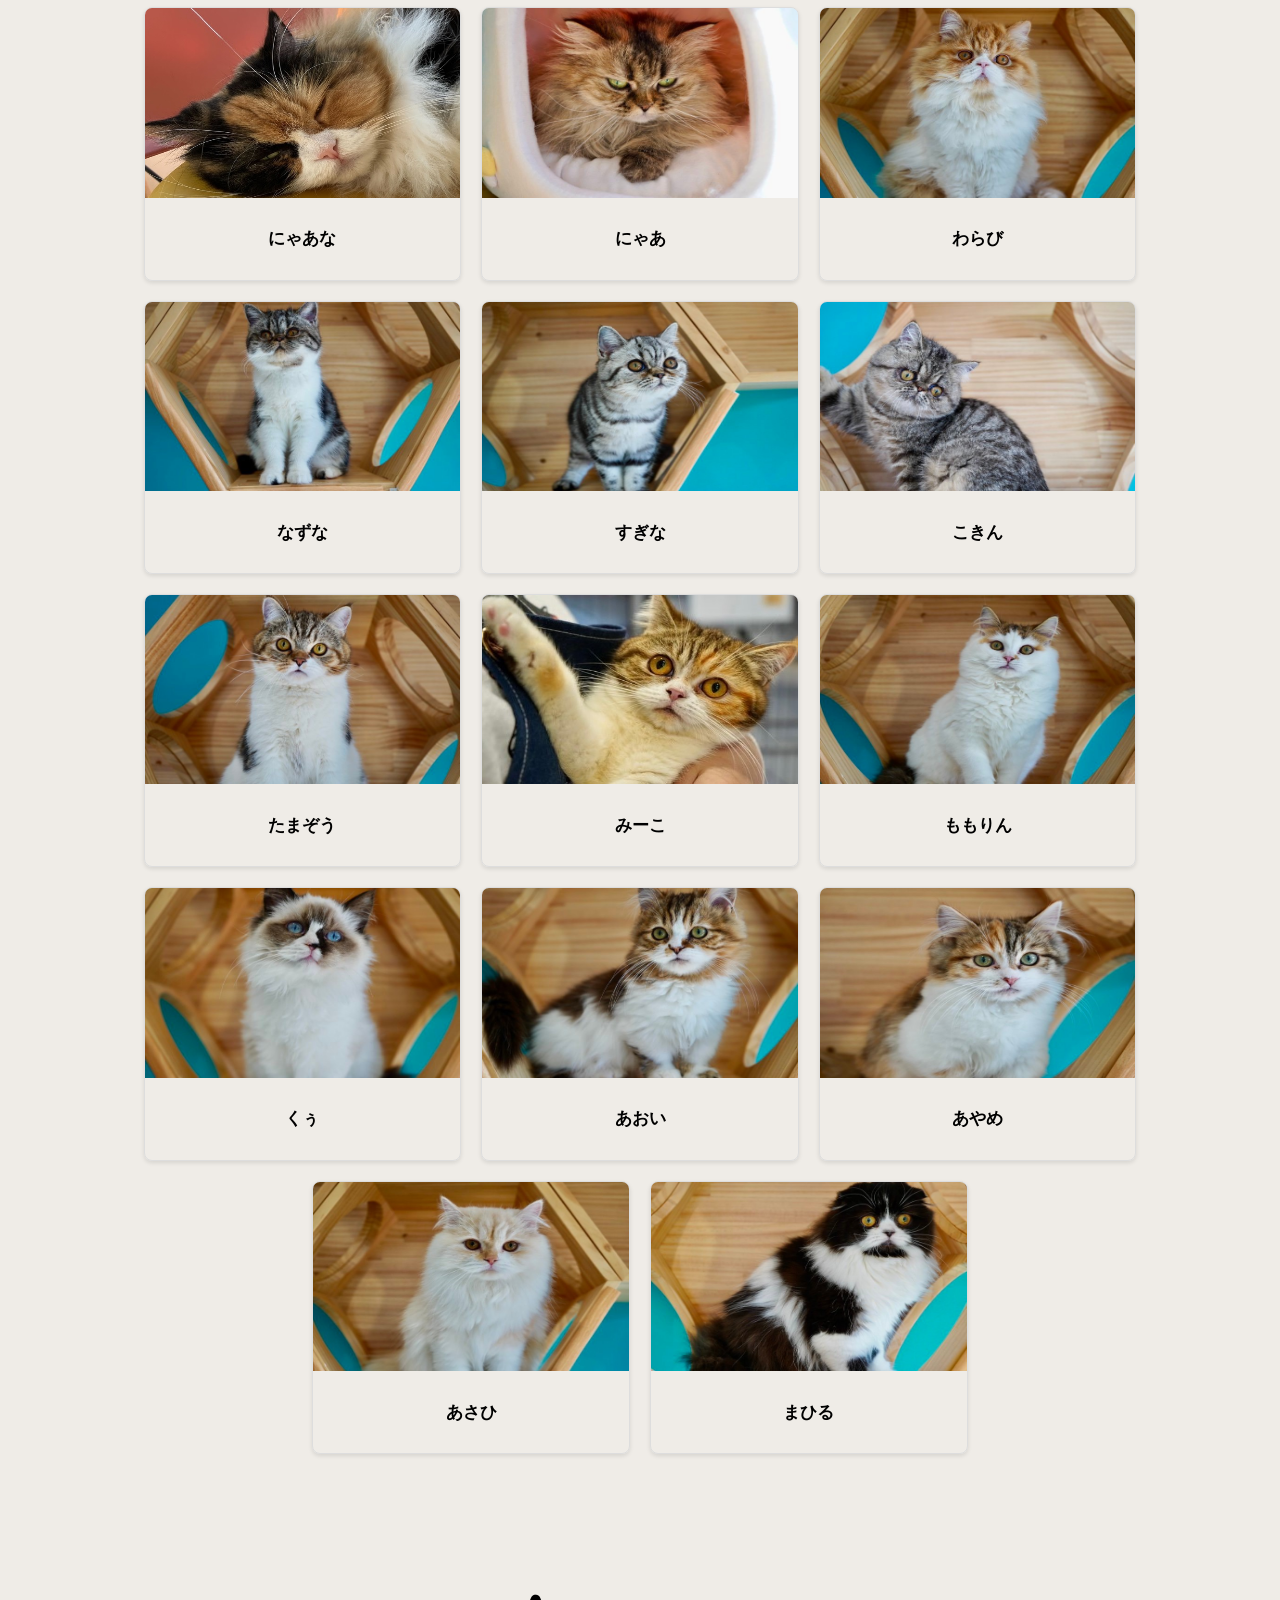
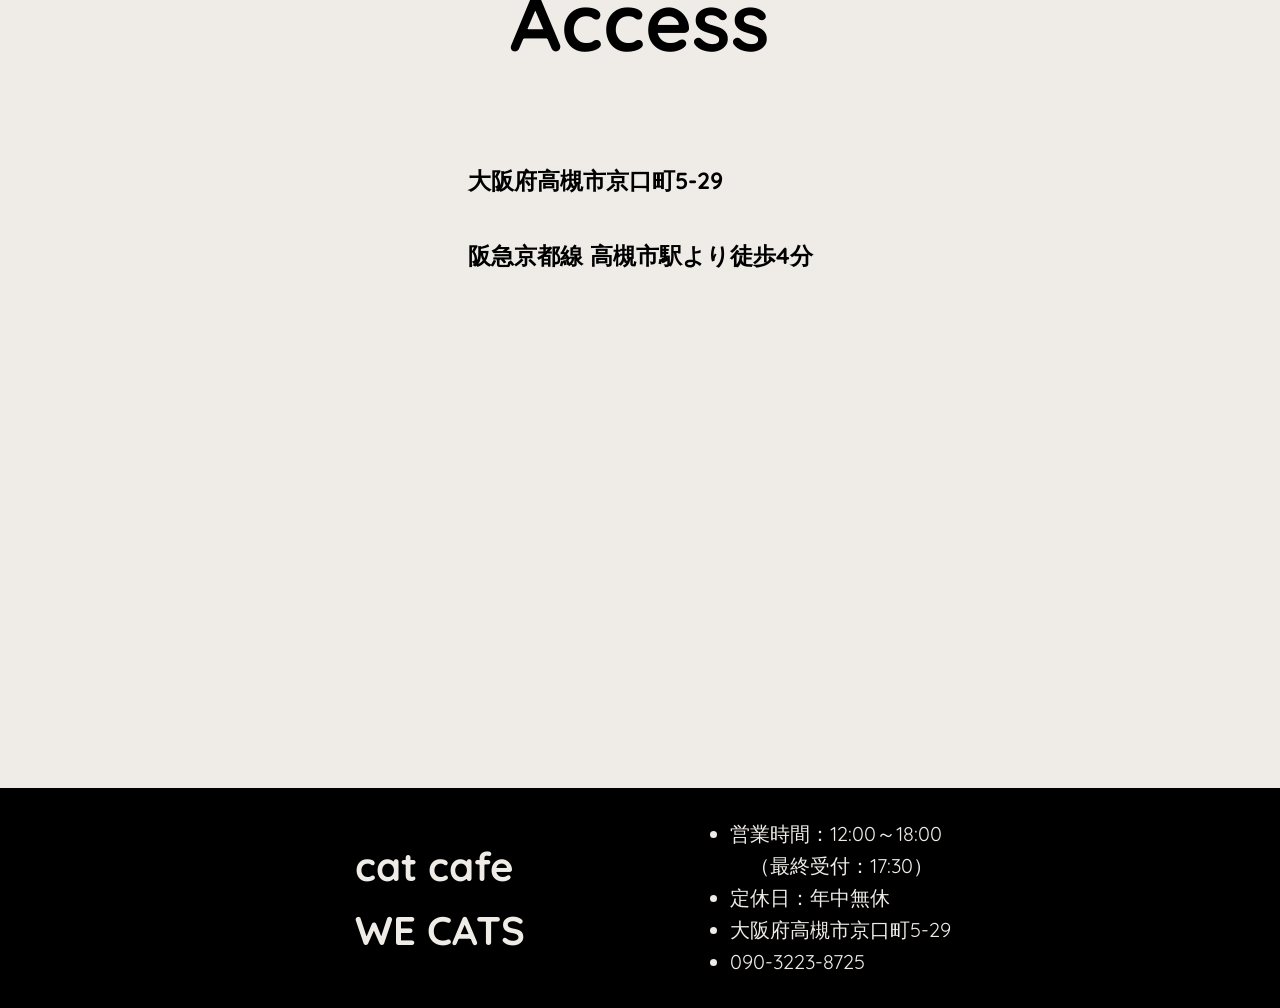
==== commit 692d5ead: "画像差し替え＆SNS追加" ====
--- a/index.html
+++ b/index.html
@@ -47,7 +47,7 @@
                     気に入った猫とは、家族になることも可能です🐾<br>
                     新しい暮らしの一歩を、ここで。<br>
                     <br>
-                    Instagram始めました！<br>
+                    SNS各種、ブログ始めました！<br>
                     フォローよろしくお願いします！
                 </h3>
             </div>
@@ -56,13 +56,28 @@
                     <a href="https://www.instagram.com/wecats_catcafe_osaka" target="_blank">
                         <img src="img/ico_instagram.jpg" alt="Instagram2" class="ico_sns">
                     </a>
-                    <p>we cats</p>
+                    <p>公式</p>
                 </div>
                 <div class="instagram">
                     <a href="https://www.instagram.com/wecats_staff" target="_blank">
                         <img src="img/ico_instagram.jpg" alt="Instagram1" class="ico_sns">
                     </a>
-                    <p>we cats staff</p>
+                    <p>スタッフ</p>
+                </div>
+                <div class="x">
+                    <a href="https://x.com/catcafe_wecats" target="_blank">
+                        <img src="img/ico_x.png" alt="x" class="ico_sns">
+                    </a>
+                </div>
+                <div class="tiktok">
+                    <a href="https://www.tiktok.com/@wecats_staff?_t=ZS-8tjl6zYDV25&_r=1" target="_blank">
+                        <img src="img/ico_tiktok.png" alt="tiktok" class="ico_sns">
+                    </a>
+                </div>
+                <div class="blog">
+                    <a href="https://ameblo.jp/wecats-catcafe/" target="_blank">
+                        アメブロ
+                    </a>
                 </div>
             </div>
         </div>
--- a/css/style.css
+++ b/css/style.css
@@ -107,19 +107,27 @@
     flex: 1;
 }
 .sns-links {
-    font-size: 1.2em;
+    width: 70%;
     color: #000000;
     display: flex;
     justify-content: center;
     align-items: center;
     flex: 1;
+    margin: 0 auto;
 }
 
 .sns-links div {
     display: flex;
     align-items: center;
-    margin-left: 25px;
-    margin-right: 25px;
+    justify-content: center;
+    margin-left: 10px;
+    margin-right: 10px;
+    width: 45%;
+    margin-bottom: 5px;
+}
+.sns-links a {
+    color: #000000;
+    text-decoration: underline;
 }
 
 .ico_sns {
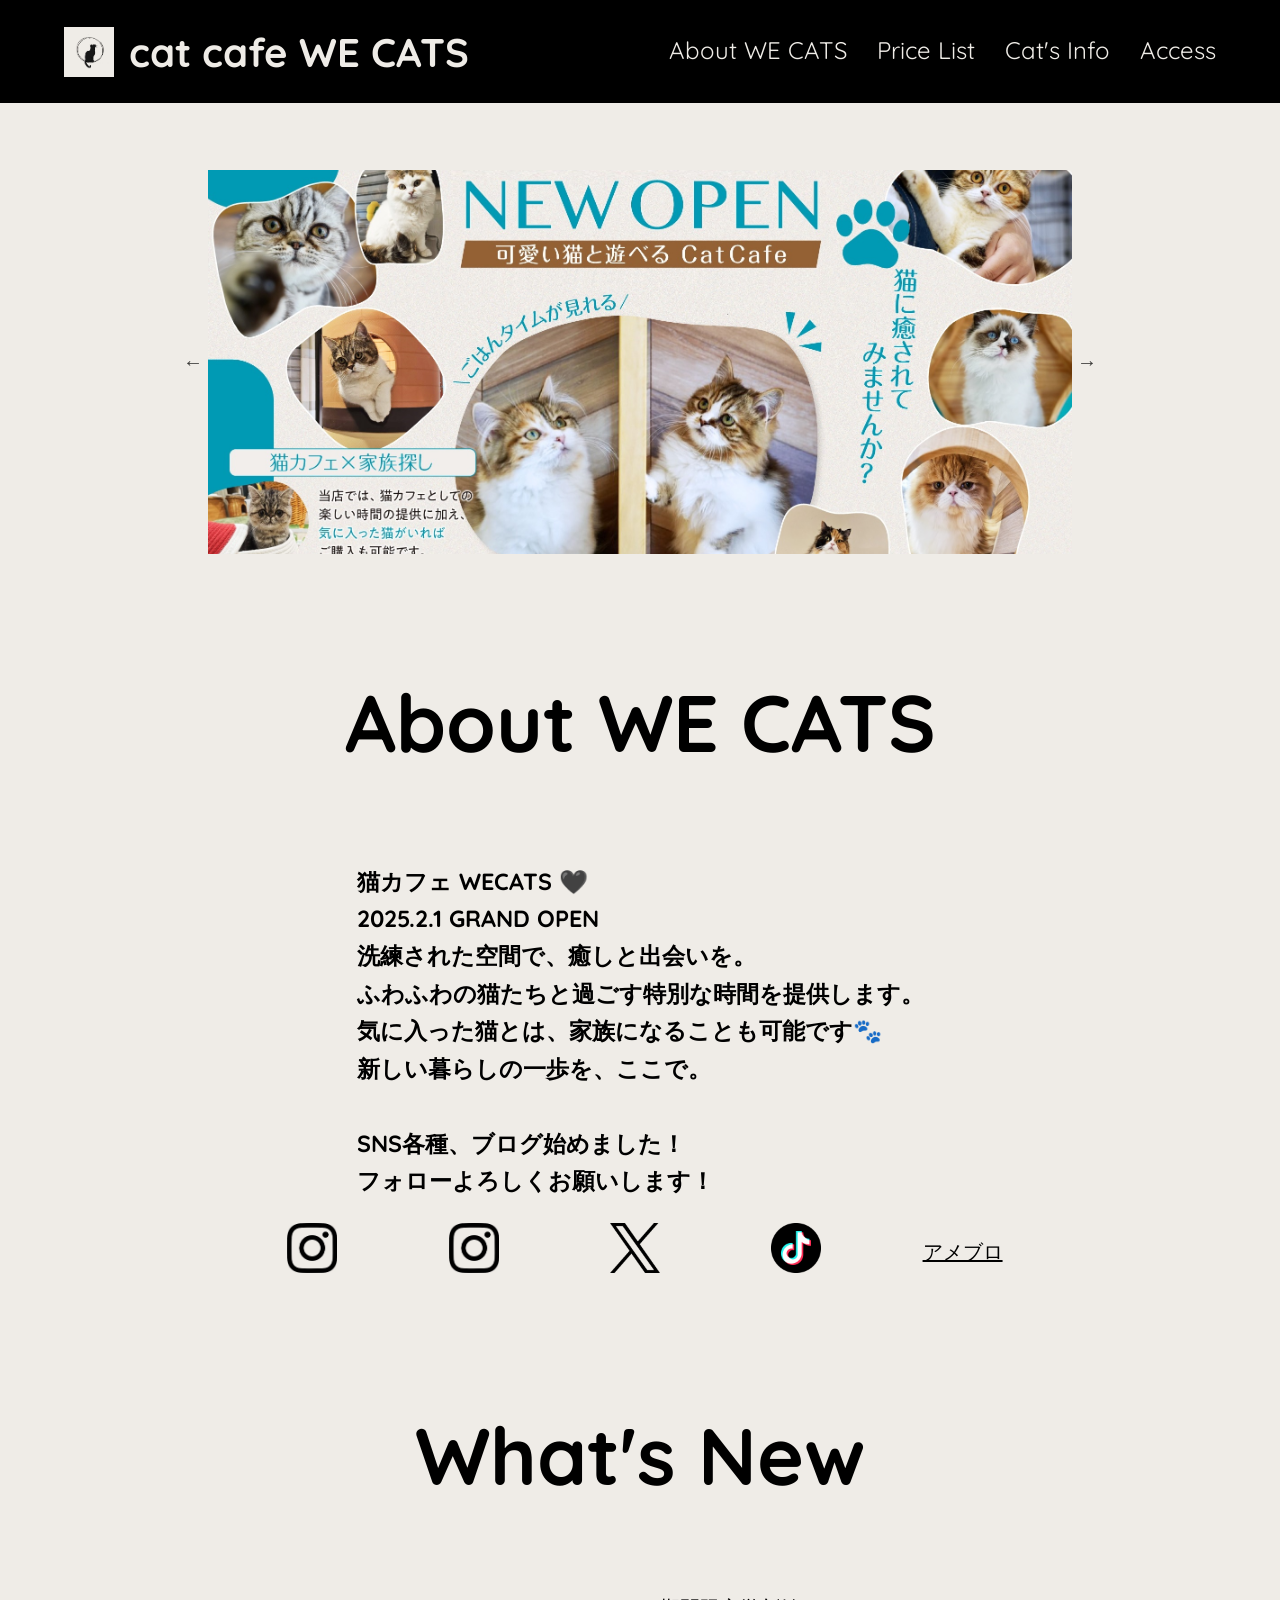
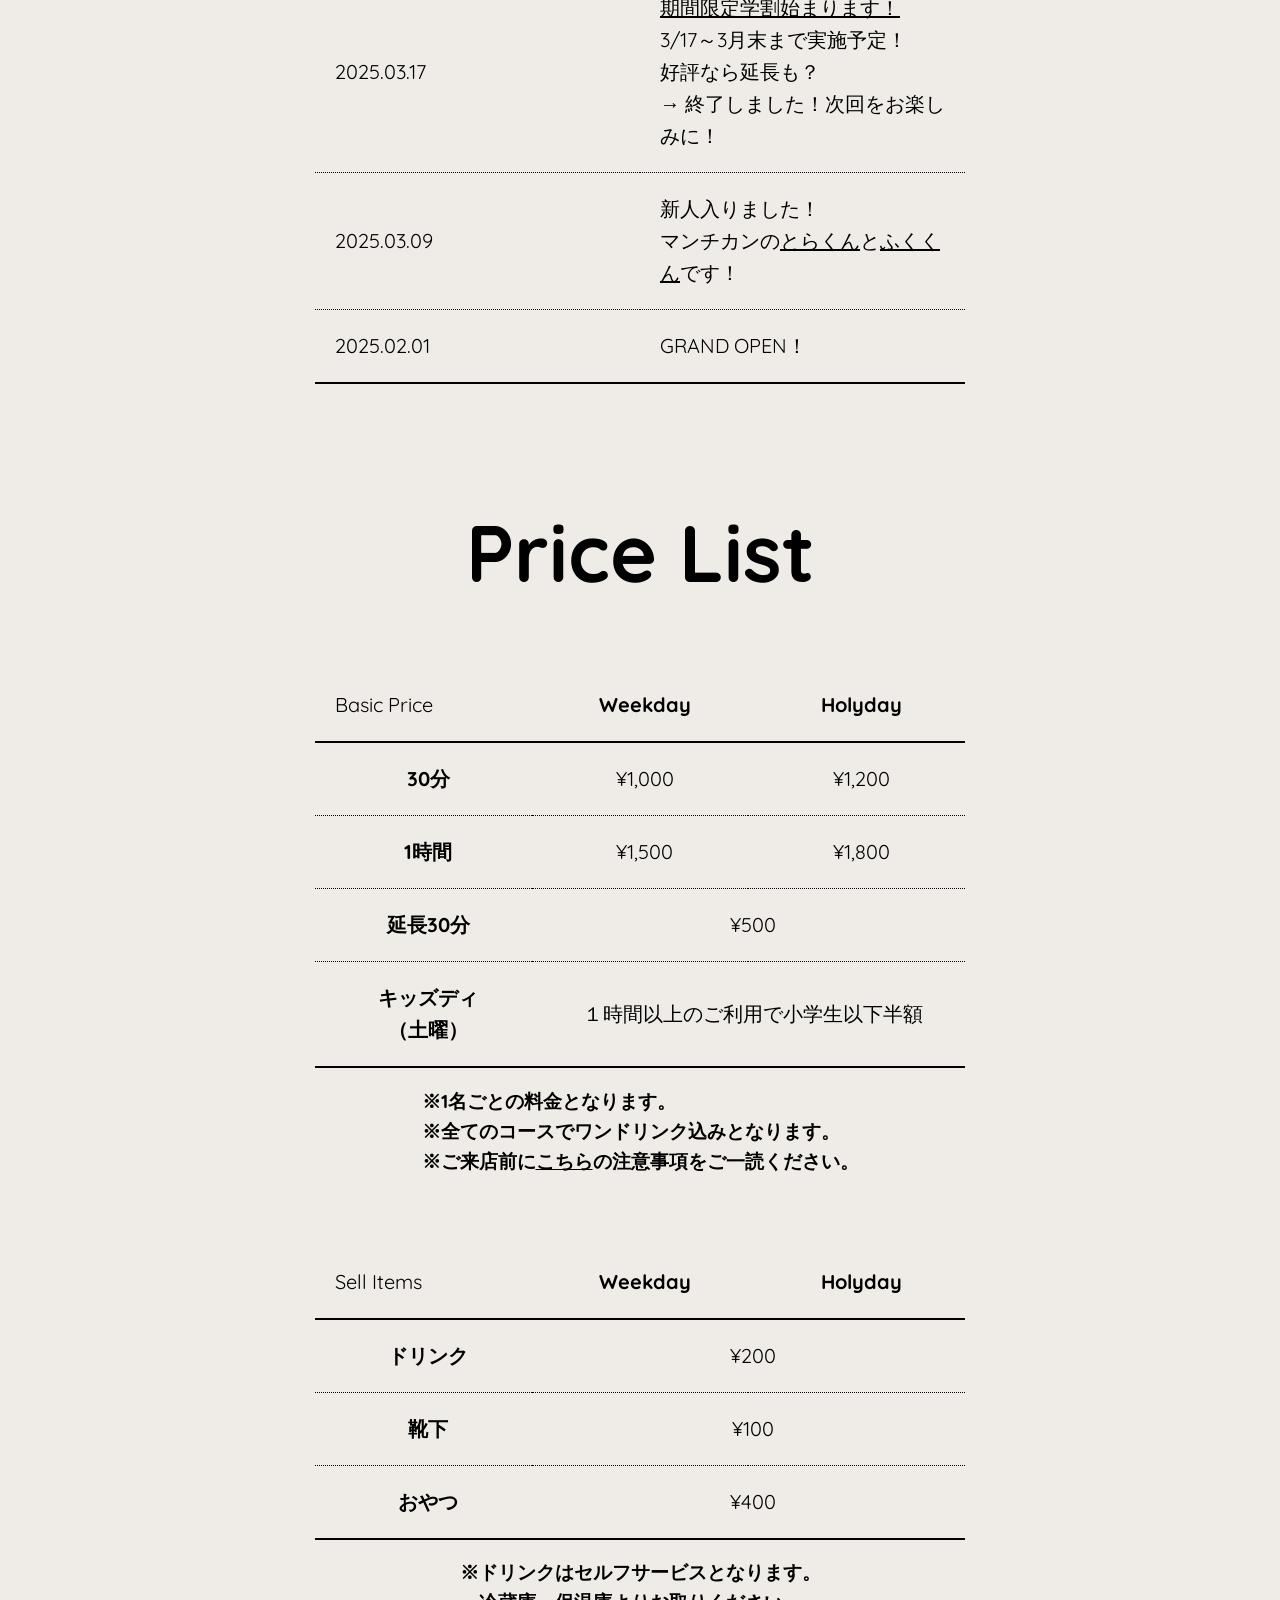
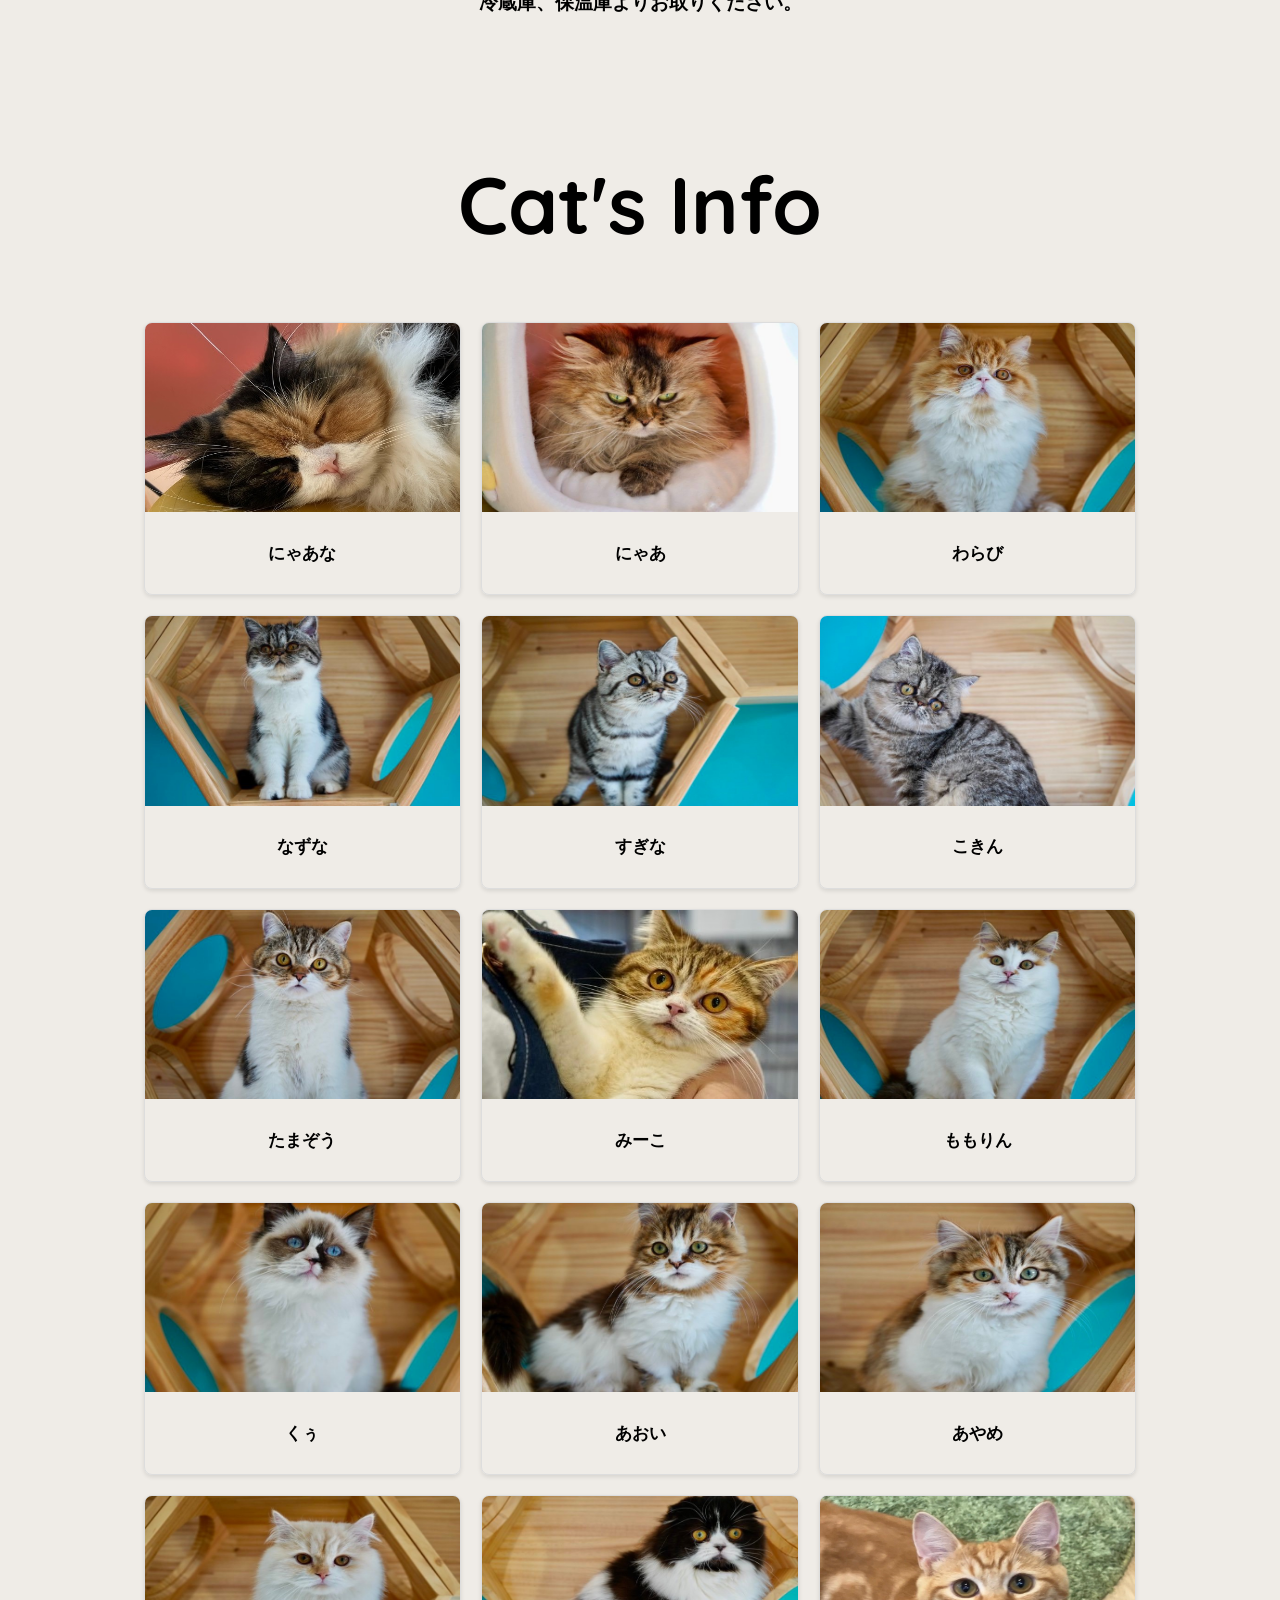
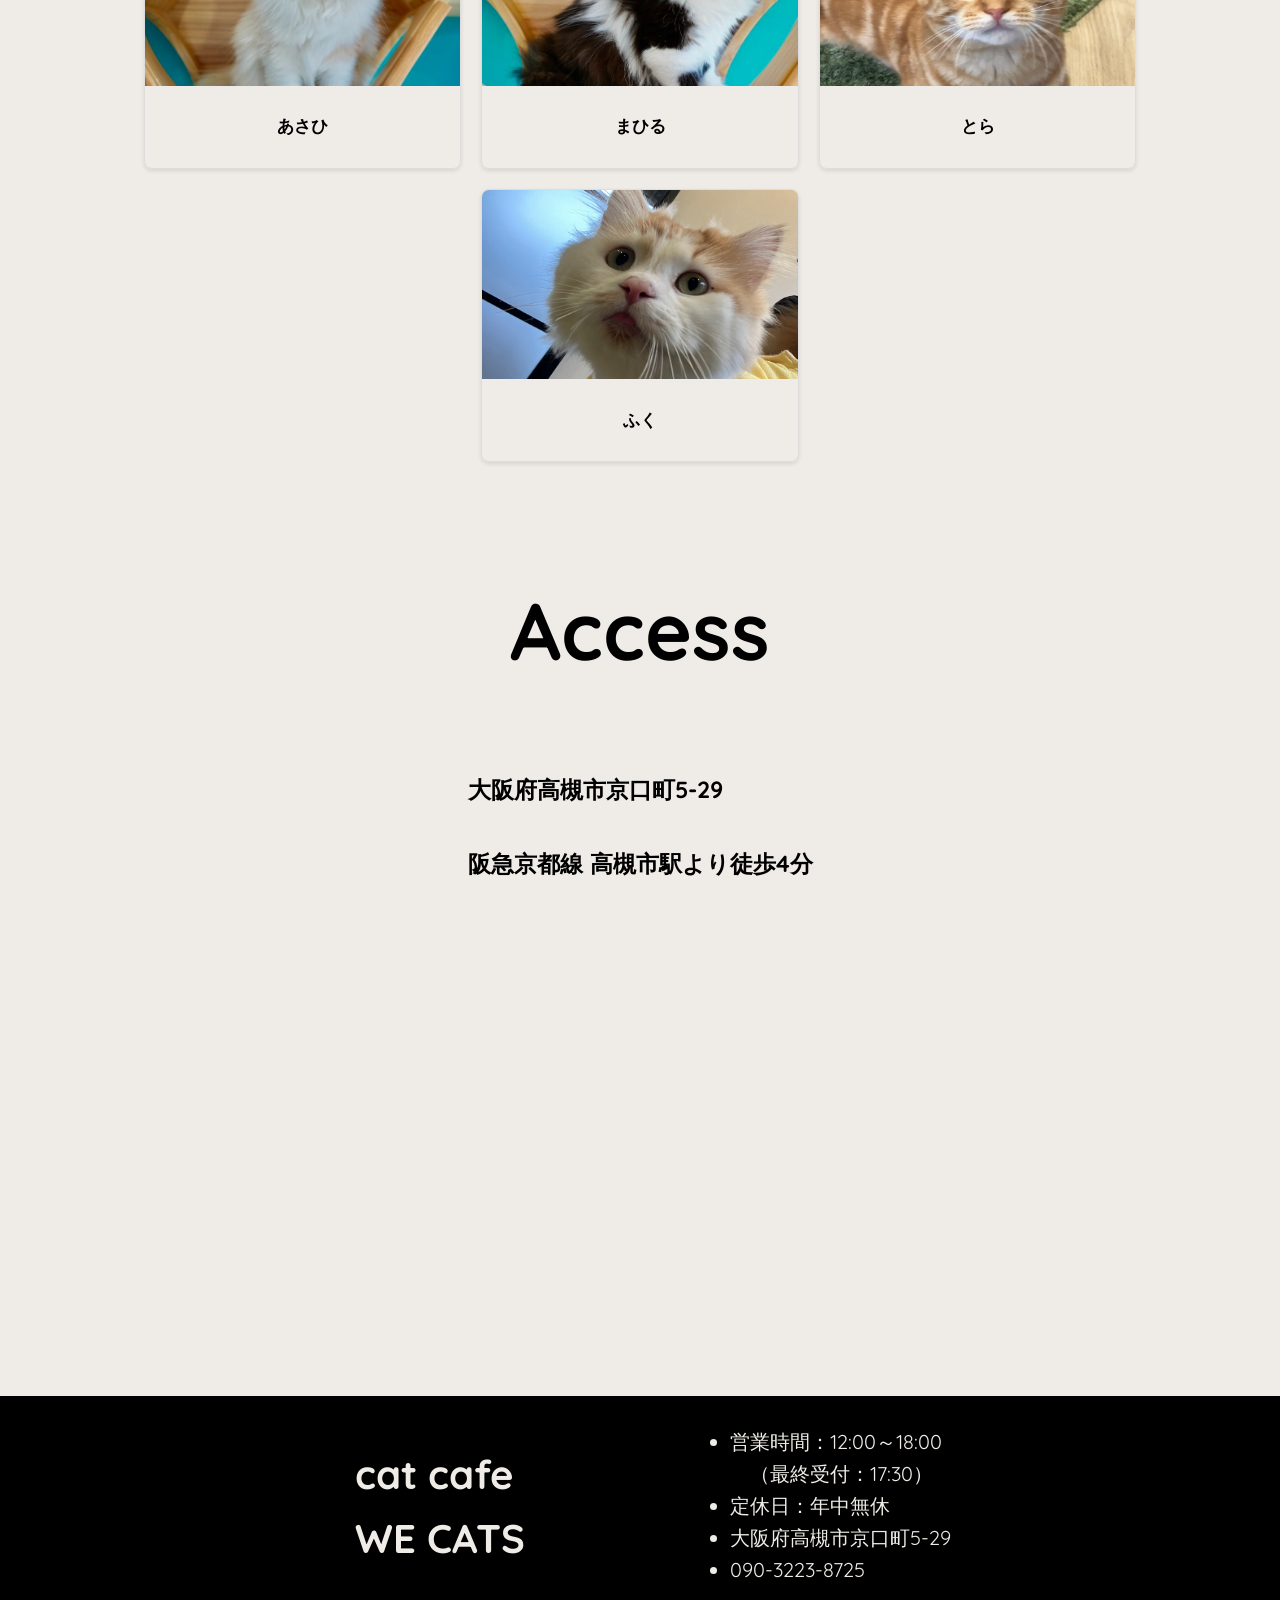
==== commit 761bbf35: "猫紹介ページ更新" ====
--- a/index.html
+++ b/index.html
@@ -56,13 +56,13 @@
                     <a href="https://www.instagram.com/wecats_catcafe_osaka" target="_blank">
                         <img src="img/ico_instagram.jpg" alt="Instagram2" class="ico_sns">
                     </a>
-                    <p>公式</p>
+                    <!-- <p>公式</p> -->
                 </div>
                 <div class="instagram">
                     <a href="https://www.instagram.com/wecats_staff" target="_blank">
                         <img src="img/ico_instagram.jpg" alt="Instagram1" class="ico_sns">
                     </a>
-                    <p>スタッフ</p>
+                    <!-- <p>スタッフ</p> -->
                 </div>
                 <div class="x">
                     <a href="https://x.com/catcafe_wecats" target="_blank">
@@ -86,7 +86,27 @@
                 <h1>What's New</h1>
             </div>
             <div class="basic-content">
-                <h3>2025.02.01　　GRAND OPEN！</h3>
+                <table>
+                    <tbody>
+                        <tr>
+                            <td>2025.03.17</td>
+                            <td>
+                                <a href="pdf/gakuwari.pdf">期間限定学割始まります！</a><br>
+                                3/17～3月末まで実施予定！<br>
+                                好評なら延長も？<br>
+                                → 終了しました！次回をお楽しみに！
+                            </td>
+                        </tr>
+                        <tr>
+                            <td>2025.03.09</td>
+                            <td>新人入りました！<br>マンチカンの<a href="catinfo.html#cat15">とらくん</a>と<a href="catinfo.html#cat16">ふくくん</a>です！</td>
+                        </tr>
+                        <tr>
+                            <td>2025.02.01</td>
+                            <td>GRAND OPEN！</td>
+                        </tr>
+                    </tbody>
+                </table>
             </div>
         </div>
         <div class="content" id="price">
@@ -119,7 +139,7 @@
                         </tr>
                         <tr>
                             <th>キッズディ<br>（土曜）</th>
-                            <td class="price" colspan="2">小学生以下半額</td>
+                            <td class="price" colspan="2">１時間以上のご利用で小学生以下半額</td>
                         </tr>
                     </tbody>
                 </table>
@@ -167,87 +187,99 @@
             </div>
             <div class="cats-content" id="cat-panels">
                 <div class="cat-info">
-                    <a href="cat_info.html#cat1">
+                    <a href="catinfo.html#cat1">
                         <img src="img/cat_nyaana.jpg" alt="cat1">
                         <h5>にゃあな</h5>
                     </a>
                 </div>
                 <div class="cat-info">
-                    <a href="cat_info.html#cat2">
+                    <a href="catinfo.html#cat2">
                         <img src="img/cat_nyaa.jpg" alt="cat2">
                         <h5>にゃあ</h5>
                     </a>
                 </div>
                 <div class="cat-info">
-                    <a href="cat_info.html#cat3">
+                    <a href="catinfo.html#cat3">
                         <img src="img/cat_warabi.jpg" alt="cat3">
                         <h5>わらび</h5>
                     </a>
                 </div>
                 <div class="cat-info">
-                    <a href="cat_info.html#cat4">
+                    <a href="catinfo.html#cat4">
                         <img src="img/cat_nazuna.jpg" alt="cat4">
                         <h5>なずな</h5>
                     </a>
                 </div>
                 <div class="cat-info">
-                    <a href="cat_info.html#cat5">
+                    <a href="catinfo.html#cat5">
                         <img src="img/cat_sugina.jpg" alt="cat5">
                         <h5>すぎな</h5>
                     </a>
                 </div>
                 <div class="cat-info">
-                    <a href="cat_info.html#cat6">
+                    <a href="catinfo.html#cat6">
                         <img src="img/cat_kokin.jpg" alt="cat6">
                         <h5>こきん</h5>
                     </a>
                 </div>
                 <div class="cat-info">
-                    <a href="cat_info.html#cat7">
+                    <a href="catinfo.html#cat7">
                         <img src="img/cat_tamazou.jpg" alt="cat7">
                         <h5>たまぞう</h5>
                     </a>
                 </div>
                 <div class="cat-info">
-                    <a href="cat_info.html#cat8">
+                    <a href="catinfo.html#cat8">
                         <img src="img/cat_miko.jpg" alt="cat8">
                         <h5>みーこ</h5>
                     </a>
                 </div>
                 <div class="cat-info">
-                    <a href="cat_info.html#cat9">
+                    <a href="catinfo.html#cat9">
                         <img src="img/cat_momorin.jpg" alt="cat9">
                         <h5>ももりん</h5>
                     </a>
                 </div>
                 <div class="cat-info">
-                    <a href="cat_info.html#cat10">
+                    <a href="catinfo.html#cat10">
                         <img src="img/cat_kuu.jpg" alt="cat10">
                         <h5>くぅ</h5>
                     </a>
                 </div>
                 <div class="cat-info">
-                    <a href="cat_info.html#cat11">
+                    <a href="catinfo.html#cat11">
                         <img src="img/cat_aoi.jpg" alt="cat11">
                         <h5>あおい</h5>
                     </a>
                 </div>
                 <div class="cat-info">
-                    <a href="cat_info.html#cat12">
+                    <a href="catinfo.html#cat12">
                         <img src="img/cat_ayame.jpg" alt="cat12">
                         <h5>あやめ</h5>
                     </a>
                 </div>
                 <div class="cat-info">
-                    <a href="cat_info.html#cat13">
-                        <img src="img/cat_asahi.jpg" alt="cat11">
+                    <a href="catinfo.html#cat13">
+                        <img src="img/cat_asahi.jpg" alt="cat13">
                         <h5>あさひ</h5>
                     </a>
                 </div>
                 <div class="cat-info">
-                    <a href="cat_info.html#cat14">
-                        <img src="img/cat_mahiru.jpg" alt="cat12">
+                    <a href="catinfo.html#cat14">
+                        <img src="img/cat_mahiru.jpg" alt="cat14">
                         <h5>まひる</h5>
+                    </a>
+                </div>
+                <div class="cat-info">
+                    <a href="catinfo.html#cat15">
+                        <img src="img/cat_tora.jpg" alt="cat15">
+                        <h5>とら</h5>
+                    </a>
+                </div>
+                <div class="cat-info">
+                    <a href="catinfo.html#cat16">
+                        <img src="img/cat_fuku.jpg" alt="cat16">
+                        <h5>ふく</h5>
                     </a>
                 </div>
             </div>
--- a/css/style.css
+++ b/css/style.css
@@ -176,6 +176,10 @@
 table th,
 table td {
     padding: 1em 10px 1em 1em;
+}
+table a {
+    color: #000000;
+    text-decoration: underline;
 }
 tbody th {
       color: #000000;
@@ -382,6 +386,16 @@
         font-size: 1.5em;
     }
 
+    /* sns-links を2行で表示 */
+    .sns-links {
+        flex-wrap: wrap; /* 追加 */
+    }
+
+    .sns-links div {
+        width: 45%; /* 追加 */
+        margin-bottom: 10px; /* 追加 */
+    }
+
     table {
         border: 0;
         width:100%
